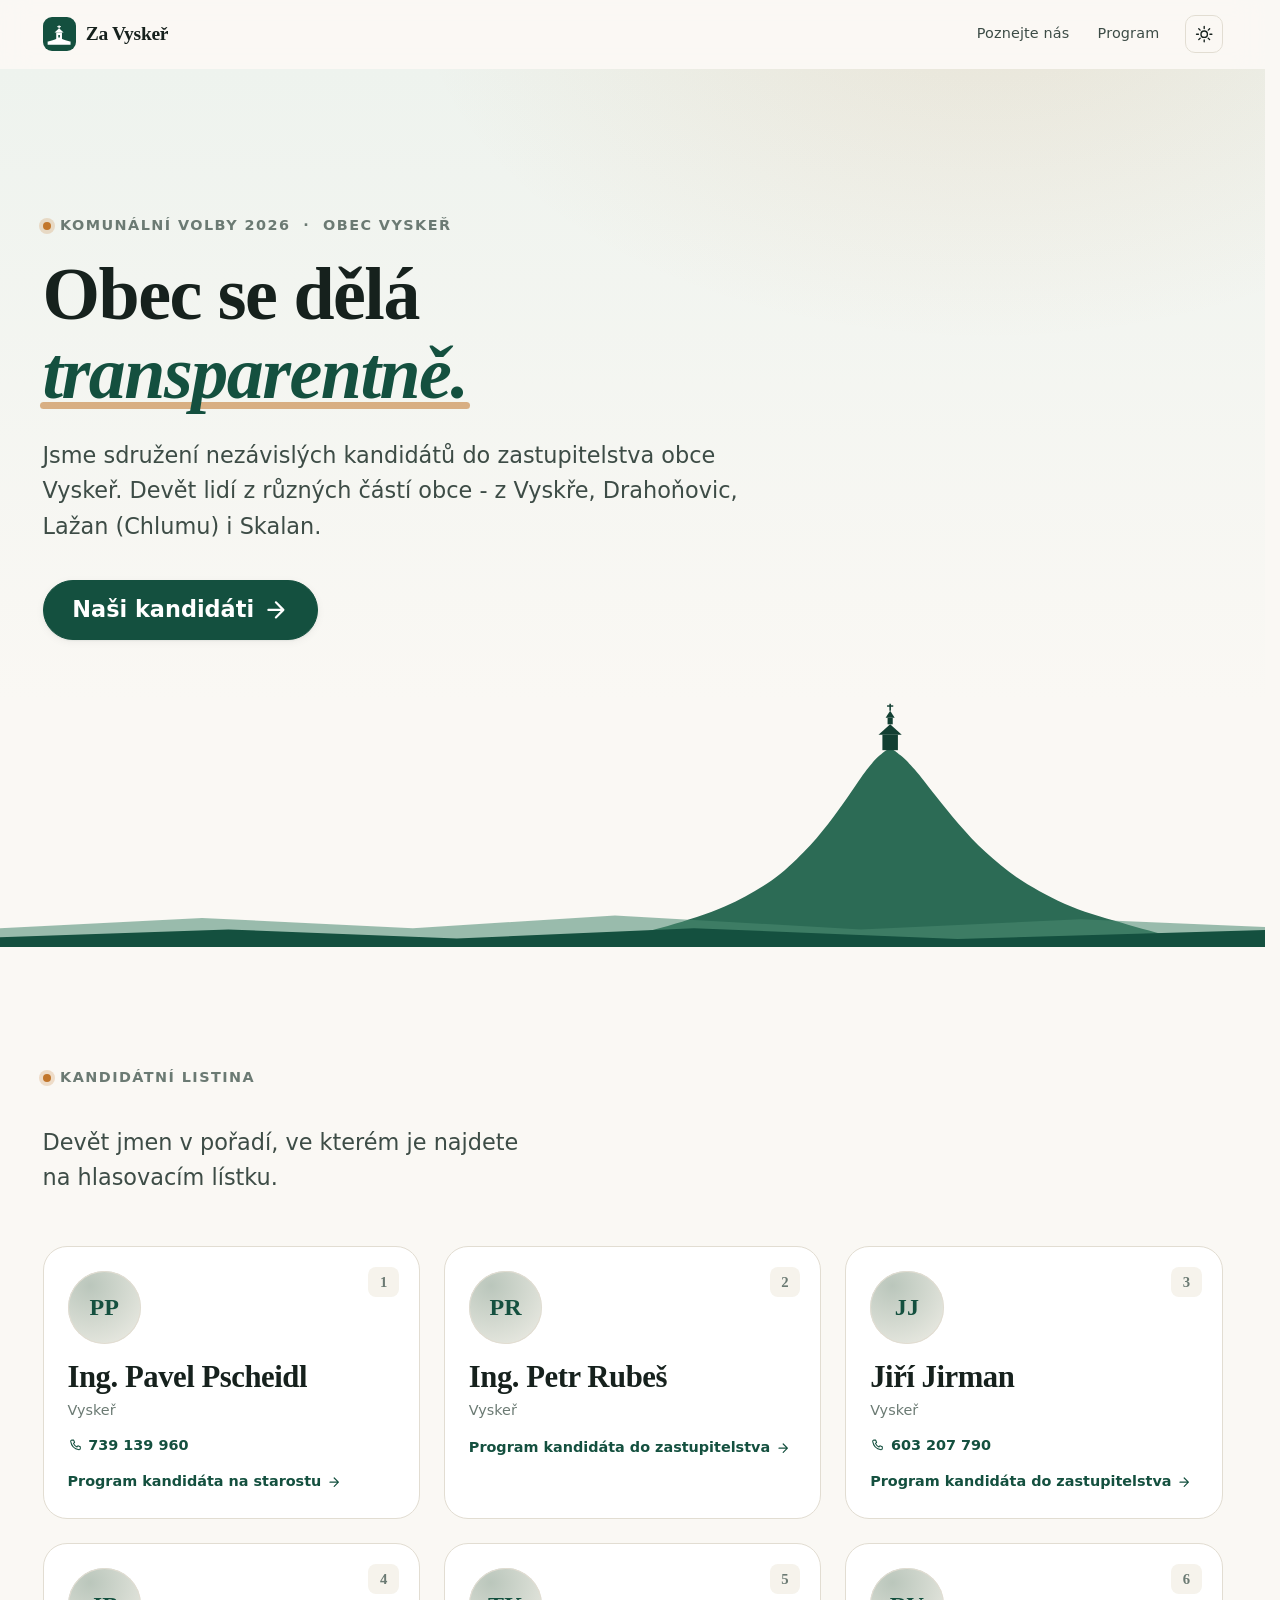
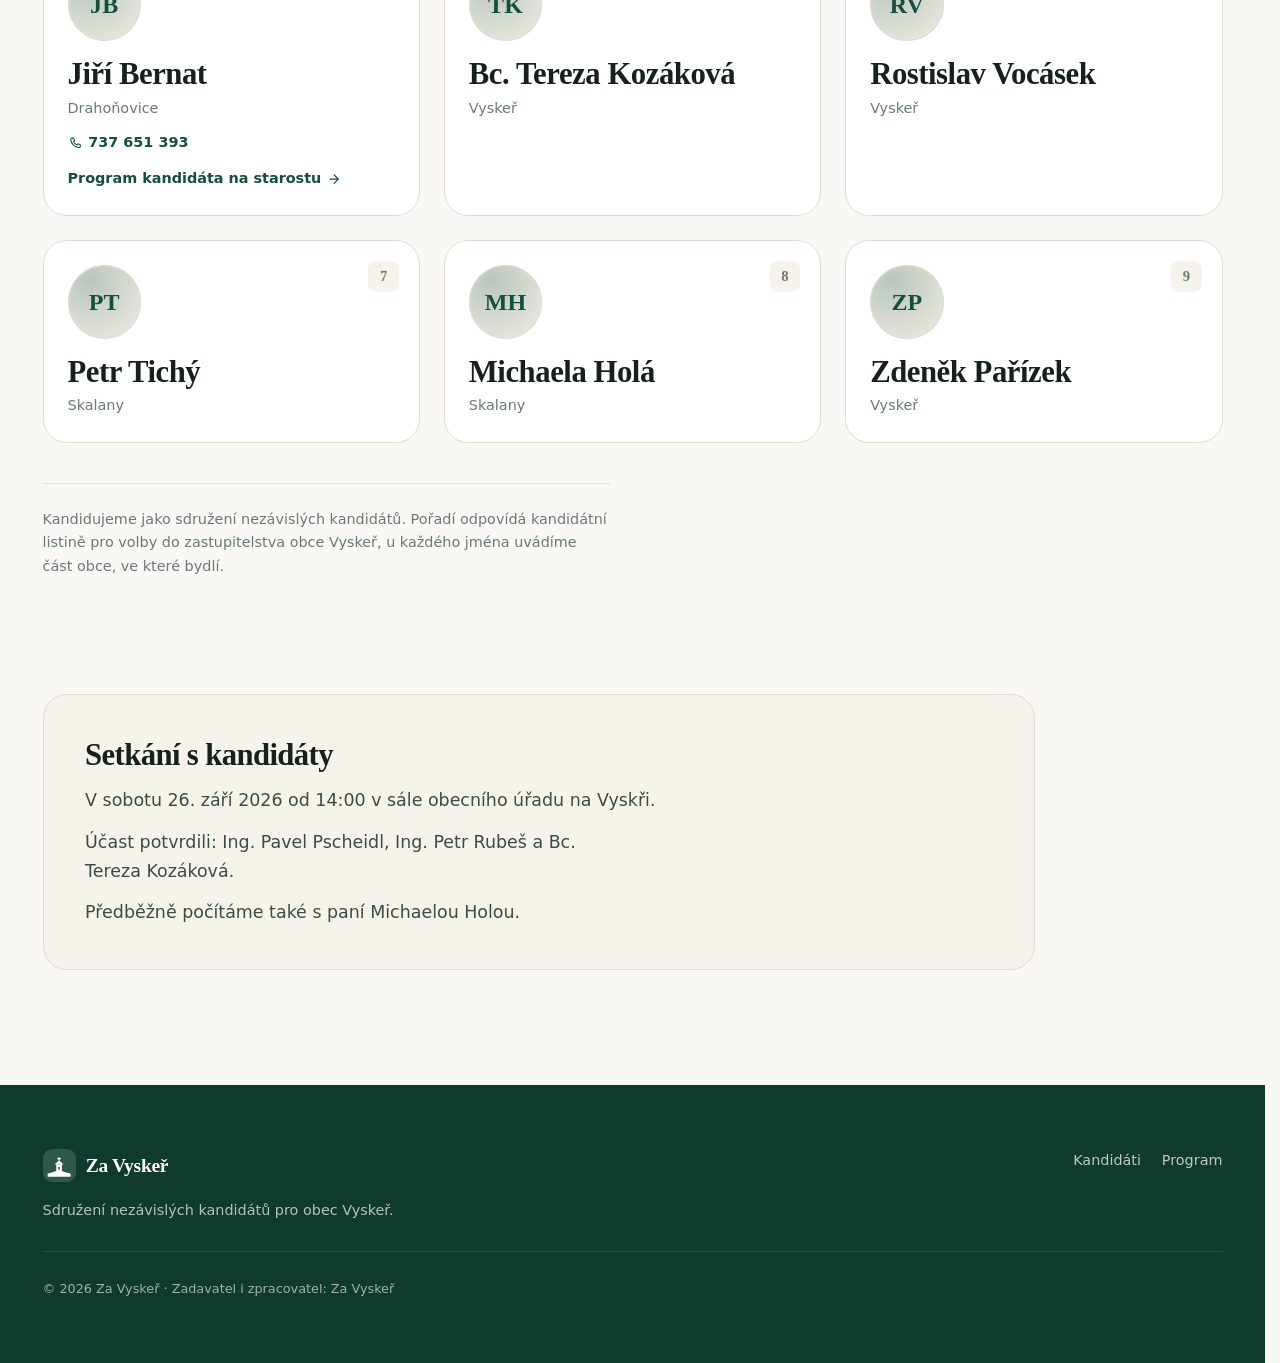
==== index.html @ 21bd9120 "feat: setkani s kandidaty - pani Michaela Hola" ====
<!DOCTYPE html>
<html lang="cs" data-theme="auto">
<head>
<meta charset="utf-8">
<meta name="viewport" content="width=device-width, initial-scale=1">
<title>Za Vyskeř - kandidáti do zastupitelstva obce</title>

<meta name="description" content="Za Vyskeř je sdružení nezávislých kandidátů do zastupitelstva obce Vyskeř. Devět lidí z různých částí obce.">
<meta name="author" content="Za Vyskeř">
<meta name="theme-color" content="#0f3a2e" media="(prefers-color-scheme: light)">
<meta name="theme-color" content="#0a1512" media="(prefers-color-scheme: dark)">
<link rel="canonical" href="https://zavysker.cz/">

<!-- Open Graph / sociální sítě -->
<meta property="og:type" content="website">
<meta property="og:locale" content="cs_CZ">
<meta property="og:site_name" content="Za Vyskeř">
<meta property="og:title" content="Za Vyskeř - kandidáti do zastupitelstva obce">
<meta property="og:description" content="Sdružení nezávislých kandidátů. Devět lidí z různých částí obce.">
<meta property="og:url" content="https://zavysker.cz/">
<meta property="og:image" content="https://zavysker.cz/assets/img/og-image.png">
<meta name="twitter:card" content="summary_large_image">

<link rel="icon" href="assets/img/favicon.svg" type="image/svg+xml">
<link rel="apple-touch-icon" href="assets/img/favicon.svg">
<link rel="stylesheet" href="assets/css/style.css">

<!-- Nastaví motiv ještě před vykreslením, aby stránka neproblikla -->
<script>
  (() => {
    const saved = localStorage.getItem('zv-theme');
    if (saved === 'light' || saved === 'dark') {
      document.documentElement.dataset.theme = saved;
    }
  })();
</script>

<script type="application/ld+json">
{
  "@context": "https://schema.org",
  "@type": "Organization",
  "name": "Za Vyskeř",
  "description": "Sdružení nezávislých kandidátů do zastupitelstva obce Vyskeř, komunální volby 2026.",
  "url": "https://zavysker.cz/",
  "areaServed": { "@type": "Place", "name": "Vyskeř, okres Semily" },
  "telephone": "+420739139960",
  "address": {
    "@type": "PostalAddress",
    "streetAddress": "Vyskeř 151",
    "addressLocality": "Vyskeř",
    "addressCountry": "CZ"
  }
}
</script>
</head>

<body>
<a class="skip-link" href="#kandidati">Přeskočit na seznam kandidátů</a>

<header class="site-header" id="top">
  <div class="shell site-header__inner">
    <a class="brand" href="#top" aria-label="Za Vyskeř - domů">
      <span class="brand__mark" aria-hidden="true">
        <svg viewBox="0 0 64 64" fill="currentColor" focusable="false">
          <path d="M4 50 C5.3 49.7, 9.3 48.8, 12 48 C14.7 47.2, 17.7 46.2, 20 45.5 C22.3 44.8, 24.0 44.0, 26 43.5 C28.0 43.0, 30.0 42.5, 32 42.5 C34.0 42.5, 36.0 43.0, 38 43.5 C40.0 44.0, 41.7 44.8, 44 45.5 C46.3 46.2, 49.3 47.2, 52 48 C54.7 48.8, 58.7 49.7, 60 50 L60 58 L4 58 Z"/>
          <path fill-rule="evenodd" d="M25 44 H39 V28 H25 Z M30 40 H34 V34 H30 Z"/>
          <path d="M21 28 L32 18 L43 28 Z"/>
          <path d="M30.4 18 H33.6 V11 H30.4 Z"/>
          <path d="M27.5 15 H36.5 V12.6 H27.5 Z"/>
        </svg>
      </span>
      <span class="brand__text">Za&nbsp;Vyskeř</span>
    </a>

    <nav class="nav" id="nav" aria-label="Hlavní navigace">
      <a href="#kandidati">Poznejte nás</a>
      <a href="program/">Program</a>
    </nav>

    <div class="header-tools">
      <button class="icon-btn" id="theme-toggle" type="button"
              aria-label="Přepnout světlý/tmavý režim">
        <svg class="icon-sun" viewBox="0 0 24 24" aria-hidden="true" focusable="false">
          <circle cx="12" cy="12" r="4.2"/>
          <path d="M12 2v2.5M12 19.5V22M2 12h2.5M19.5 12H22M4.9 4.9l1.8 1.8M17.3 17.3l1.8 1.8M19.1 4.9l-1.8 1.8M6.7 17.3l-1.8 1.8"/>
        </svg>
        <svg class="icon-moon" viewBox="0 0 24 24" aria-hidden="true" focusable="false">
          <path d="M20 14.2A8.2 8.2 0 0 1 9.8 4a8.4 8.4 0 1 0 10.2 10.2Z"/>
        </svg>
      </button>

      <button class="icon-btn nav-toggle" id="nav-toggle" type="button"
              aria-expanded="false" aria-controls="nav" aria-label="Otevřít menu">
        <span class="nav-toggle__bars" aria-hidden="true"><i></i><i></i><i></i></span>
      </button>
    </div>
  </div>
</header>

<main>

  <!-- ══════════════════ HERO ══════════════════ -->
  <section class="hero">
    <div class="hero__bg" aria-hidden="true">

      <!-- Vyskeř s kaplí sv. Anny na vrcholu. Stylizovaná silueta, kreslená
           ručně — není to obkreslená fotografie, takže je celá naše. -->
      <svg class="hero__vysker" viewBox="0 0 520 198" focusable="false">
        <path class="vysker__kopec" d="M0 198 C7.3 196.8, 29.3 193.8, 44 191 C58.7 188.2, 73.3 185.2, 88 181 C102.7 176.8, 118.7 171.8, 132 166 C145.3 160.2, 157.8 153.0, 168 146 C178.2 139.0, 185.7 131.3, 193 124 C200.3 116.7, 206.2 109.3, 212 102 C217.8 94.7, 223.0 87.0, 228 80 C233.0 73.0, 238.0 65.2, 242 60 C246.0 54.8, 249.0 51.7, 252 49 C255.0 46.3, 257.3 44.0, 260 44 C262.7 44.0, 264.8 46.3, 268 49 C271.2 51.7, 274.5 54.8, 279 60 C283.5 65.2, 289.3 73.0, 295 80 C300.7 87.0, 306.5 94.7, 313 102 C319.5 109.3, 325.8 116.7, 334 124 C342.2 131.3, 351.0 139.0, 362 146 C373.0 153.0, 386.3 160.3, 400 166 C413.7 171.7, 429.7 175.8, 444 180 C458.3 184.2, 473.3 188.0, 486 191 C498.7 194.0, 514.3 196.8, 520 198 Z"/>
        <g class="vysker__kaple">
          <path d="M254 45 h12 v-12 h-12 Z"/>              <!-- loď kaple -->
          <path d="M251 33 L260 25 L269 33 Z"/>            <!-- střecha -->
          <path d="M258 25 h4 v-5 h-4 Z"/>                 <!-- sanktusník -->
          <path d="M256.5 20 L260 14.5 L263.5 20 Z"/>      <!-- helmice věžičky -->
          <path d="M259.4 14.5 h1.2 v-5.5 h-1.2 Z"/>       <!-- kříž, svislé rameno -->
          <path d="M257.6 10.3 h4.8 v1.1 h-4.8 Z"/>        <!-- kříž, příčné rameno -->
        </g>
      </svg>

      <!-- Vzdálenější hřebeny Českého ráje před kopcem -->
      <svg class="hero__hills" viewBox="0 0 1440 60" preserveAspectRatio="none" focusable="false">
        <path class="hill hill--2" d="M0 30 L230 14 L470 30 L700 10 L980 32 L1230 16 L1440 28 L1440 60 L0 60Z"/>
        <path class="hill hill--1" d="M0 44 L260 32 L520 46 L790 30 L1090 47 L1440 33 L1440 60 L0 60Z"/>
      </svg>
    </div>

    <div class="shell hero__inner">
      <p class="eyebrow">
        <span class="eyebrow__dot" aria-hidden="true"></span>
        Komunální volby 2026 &nbsp;·&nbsp; Obec Vyskeř
      </p>

      <h1 class="hero__title">
        Obec se dělá<br>
        <em>transparentně.</em>
      </h1>

      <p class="hero__lead">
        Jsme sdružení nezávislých kandidátů do zastupitelstva obce Vyskeř.
        Devět lidí z různých částí obce - z Vyskře, Drahoňovic, Lažan (Chlumu) i Skalan.
      </p>

      <div class="hero__actions">
        <a class="btn btn--primary btn--lg" href="#kandidati">
          Naši kandidáti
          <svg viewBox="0 0 24 24" aria-hidden="true" focusable="false" class="btn__arrow">
            <path d="M5 12h13M12 5l7 7-7 7"/>
          </svg>
        </a>
      </div>
    </div>
  </section>

  <!-- ══════════════════ KANDIDÁTI ══════════════════ -->
  <section class="section" id="kandidati">
    <div class="shell">

      <header class="section__head">
        <p class="eyebrow"><span class="eyebrow__dot" aria-hidden="true"></span>Kandidátní listina</p>
        <p class="section__lead">
          Devět jmen v pořadí, ve kterém je najdete na hlasovacím lístku.
        </p>
      </header>

      <!-- ────────────────────────────────────────────────────────────────
           Kandidátní listina.

           Zveřejňujeme jméno a část obce. Datum narození, věk ani číslo popisné
           zde záměrně nejsou.

           Prázdné atributy dole čekají na doplnění:
             data-job    povolání, např. "Lesník"
             data-focus  čemu se chce věnovat, např. "Rozpočet · Krajina"
             data-quote  jedna věta vlastními slovy (bez uvozovek, doplní se samy)
             data-bio    2–4 věty do detailu

           Jakmile vyplníte data-bio, karta se sama stane rozklikávací
           a otevře detailní okno. Do té doby je to obyčejná karta.
           ──────────────────────────────────────────────────────────────── -->
      <ol class="candidates" id="candidate-grid">

        <li class="candidate"
            data-order="1" data-name="Ing. Pavel Pscheidl" data-village="Vyskeř"
            data-job="" data-focus="" data-quote="" data-bio="">
          <div class="candidate__card">
            <span class="candidate__badge">1</span>
            <span class="candidate__avatar" data-initials="PP"></span>
            <span class="candidate__body">
              <span class="candidate__name">Ing. Pavel Pscheidl</span>
              <span class="candidate__meta">Vyskeř</span>
              <a class="candidate__phone" href="tel:+420739139960">
                <svg viewBox="0 0 24 24" aria-hidden="true" focusable="false"><path d="M6.5 3.5h3l1.5 4-2 1.5a12 12 0 0 0 6 6l1.5-2 4 1.5v3a2 2 0 0 1-2.2 2A16.5 16.5 0 0 1 4.5 5.7 2 2 0 0 1 6.5 3.5Z"/></svg>
                739 139 960
              </a>
              <a class="candidate__program" href="program/">
                Program kandidáta na starostu
                <svg viewBox="0 0 24 24" aria-hidden="true" focusable="false"><path d="M5 12h13M12 5l7 7-7 7"/></svg>
              </a>
            </span>
          </div>
        </li>

        <li class="candidate"
            data-order="2" data-name="Ing. Petr Rubeš" data-village="Vyskeř"
            data-job="" data-focus="" data-quote="" data-bio="">
          <div class="candidate__card">
            <span class="candidate__badge">2</span>
            <span class="candidate__avatar" data-initials="PR"></span>
            <span class="candidate__body">
              <span class="candidate__name">Ing. Petr Rubeš</span>
              <span class="candidate__meta">Vyskeř</span>
              <a class="candidate__program" href="program/petr-rubes/">
                Program kandidáta do zastupitelstva
                <svg viewBox="0 0 24 24" aria-hidden="true" focusable="false"><path d="M5 12h13M12 5l7 7-7 7"/></svg>
              </a>
            </span>
          </div>
        </li>

        <li class="candidate"
            data-order="3" data-name="Jiří Jirman" data-village="Vyskeř"
            data-job="" data-focus="" data-quote="" data-bio="">
          <div class="candidate__card">
            <span class="candidate__badge">3</span>
            <span class="candidate__avatar" data-initials="JJ"></span>
            <span class="candidate__body">
              <span class="candidate__name">Jiří Jirman</span>
              <span class="candidate__meta">Vyskeř</span>
              <a class="candidate__phone" href="tel:+420603207790">
                <svg viewBox="0 0 24 24" aria-hidden="true" focusable="false"><path d="M6.5 3.5h3l1.5 4-2 1.5a12 12 0 0 0 6 6l1.5-2 4 1.5v3a2 2 0 0 1-2.2 2A16.5 16.5 0 0 1 4.5 5.7 2 2 0 0 1 6.5 3.5Z"/></svg>
                603 207 790
              </a>
              <a class="candidate__program" href="program/jiri-jirman/">
                Program kandidáta do zastupitelstva
                <svg viewBox="0 0 24 24" aria-hidden="true" focusable="false"><path d="M5 12h13M12 5l7 7-7 7"/></svg>
              </a>
            </span>
          </div>
        </li>

        <li class="candidate"
            data-order="4" data-name="Jiří Bernat" data-village="Drahoňovice"
            data-job="" data-focus="" data-quote="" data-bio="">
          <div class="candidate__card">
            <span class="candidate__badge">4</span>
            <span class="candidate__avatar" data-initials="JB"></span>
            <span class="candidate__body">
              <span class="candidate__name">Jiří Bernat</span>
              <span class="candidate__meta">Drahoňovice</span>
              <a class="candidate__phone" href="tel:+420737651393">
                <svg viewBox="0 0 24 24" aria-hidden="true" focusable="false"><path d="M6.5 3.5h3l1.5 4-2 1.5a12 12 0 0 0 6 6l1.5-2 4 1.5v3a2 2 0 0 1-2.2 2A16.5 16.5 0 0 1 4.5 5.7 2 2 0 0 1 6.5 3.5Z"/></svg>
                737 651 393
              </a>
              <a class="candidate__program" href="program/jiri-bernat/">
                Program kandidáta na starostu
                <svg viewBox="0 0 24 24" aria-hidden="true" focusable="false"><path d="M5 12h13M12 5l7 7-7 7"/></svg>
              </a>
            </span>
          </div>
        </li>

        <li class="candidate"
            data-order="5" data-name="Bc. Tereza Kozáková" data-village="Vyskeř"
            data-job="" data-focus="" data-quote="" data-bio="">
          <div class="candidate__card">
            <span class="candidate__badge">5</span>
            <span class="candidate__avatar" data-initials="TK"></span>
            <span class="candidate__body">
              <span class="candidate__name">Bc. Tereza Kozáková</span>
              <span class="candidate__meta">Vyskeř</span>
            </span>
          </div>
        </li>

        <li class="candidate"
            data-order="6" data-name="Rostislav Vocásek" data-village="Vyskeř"
            data-job="" data-focus="" data-quote="" data-bio="">
          <div class="candidate__card">
            <span class="candidate__badge">6</span>
            <span class="candidate__avatar" data-initials="RV"></span>
            <span class="candidate__body">
              <span class="candidate__name">Rostislav Vocásek</span>
              <span class="candidate__meta">Vyskeř</span>
            </span>
          </div>
        </li>

        <li class="candidate"
            data-order="7" data-name="Petr Tichý" data-village="Skalany"
            data-job="" data-focus="" data-quote="" data-bio="">
          <div class="candidate__card">
            <span class="candidate__badge">7</span>
            <span class="candidate__avatar" data-initials="PT"></span>
            <span class="candidate__body">
              <span class="candidate__name">Petr Tichý</span>
              <span class="candidate__meta">Skalany</span>
            </span>
          </div>
        </li>

        <li class="candidate"
            data-order="8" data-name="Michaela Holá" data-village="Skalany"
            data-job="" data-focus="" data-quote="" data-bio="">
          <div class="candidate__card">
            <span class="candidate__badge">8</span>
            <span class="candidate__avatar" data-initials="MH"></span>
            <span class="candidate__body">
              <span class="candidate__name">Michaela Holá</span>
              <span class="candidate__meta">Skalany</span>
            </span>
          </div>
        </li>

        <li class="candidate"
            data-order="9" data-name="Zdeněk Pařízek" data-village="Vyskeř"
            data-job="" data-focus="" data-quote="" data-bio="">
          <div class="candidate__card">
            <span class="candidate__badge">9</span>
            <span class="candidate__avatar" data-initials="ZP"></span>
            <span class="candidate__body">
              <span class="candidate__name">Zdeněk Pařízek</span>
              <span class="candidate__meta">Vyskeř</span>
            </span>
          </div>
        </li>

      </ol>

      <p class="note">
        Kandidujeme jako sdružení nezávislých kandidátů. Pořadí odpovídá kandidátní
        listině pro volby do zastupitelstva obce Vyskeř, u každého jména uvádíme část
        obce, ve které bydlí.
      </p>

    </div>
  </section>

  <!-- ══════════════════ SETKÁNÍ S KANDIDÁTY ══════════════════ -->
  <section class="section" id="setkani" style="padding-top: 0">
    <div class="shell">
      <div class="closing">
        <h2 class="closing__title">Setkání s kandidáty</h2>
        <p>
          V sobotu 26. září 2026 od 14:00 v sále obecního úřadu na Vyskři.
        </p>
        <p>
          Účast potvrdili: Ing. Pavel Pscheidl, Ing. Petr Rubeš a Bc. Tereza Kozáková.
        </p>
        <p>
          Předběžně počítáme také s paní Michaelou Holou.
        </p>
      </div>
    </div>
  </section>

</main>

<footer class="site-footer">
  <div class="shell site-footer__inner">
    <div>
      <a class="brand brand--footer" href="#top">
        <span class="brand__mark" aria-hidden="true">
          <svg viewBox="0 0 64 64" fill="currentColor" focusable="false">
            <path d="M4 50 C5.3 49.7, 9.3 48.8, 12 48 C14.7 47.2, 17.7 46.2, 20 45.5 C22.3 44.8, 24.0 44.0, 26 43.5 C28.0 43.0, 30.0 42.5, 32 42.5 C34.0 42.5, 36.0 43.0, 38 43.5 C40.0 44.0, 41.7 44.8, 44 45.5 C46.3 46.2, 49.3 47.2, 52 48 C54.7 48.8, 58.7 49.7, 60 50 L60 58 L4 58 Z"/>
            <path fill-rule="evenodd" d="M25 44 H39 V28 H25 Z M30 40 H34 V34 H30 Z"/>
            <path d="M21 28 L32 18 L43 28 Z"/>
            <path d="M30.4 18 H33.6 V11 H30.4 Z"/>
            <path d="M27.5 15 H36.5 V12.6 H27.5 Z"/>
          </svg>
        </span>
        <span class="brand__text">Za&nbsp;Vyskeř</span>
      </a>
      <p class="site-footer__note">Sdružení nezávislých kandidátů pro obec Vyskeř.</p>
    </div>

    <nav class="site-footer__nav" aria-label="Patička">
      <a href="#kandidati">Kandidáti</a>
      <a href="program/">Program</a>
    </nav>

    <p class="site-footer__legal">
      © <span id="year">2026</span> Za Vyskeř · Zadavatel i zpracovatel: Za Vyskeř
    </p>
  </div>
</footer>

<!-- Detail kandidáta -->
<dialog class="modal" id="candidate-modal" aria-labelledby="modal-name">
  <button class="modal__close" type="button" data-close aria-label="Zavřít detail">
    <svg viewBox="0 0 24 24" aria-hidden="true" focusable="false"><path d="M6 6l12 12M18 6 6 18"/></svg>
  </button>
  <div class="modal__head">
    <span class="modal__avatar" id="modal-avatar"></span>
    <div>
      <p class="modal__order" id="modal-order"></p>
      <h3 class="modal__name" id="modal-name"></h3>
    </div>
  </div>
  <blockquote class="modal__quote" id="modal-quote"></blockquote>
  <p class="modal__bio" id="modal-bio"></p>
  <!-- Řádky bez vyplněné hodnoty JavaScript skryje -->
  <dl class="modal__facts">
    <div><dt>Povolání</dt><dd id="modal-job"></dd></div>
    <div><dt>Část obce</dt><dd id="modal-village"></dd></div>
    <div class="modal__facts-wide"><dt>Věnuje se</dt><dd id="modal-focus"></dd></div>
  </dl>
</dialog>

<script src="assets/js/main.js" defer></script>
</body>
</html>
---- assets/css/style.css ----
/* ==========================================================================
   Za Vyskeř — design system
   Bez závislostí, bez build kroku. Vše laděno tokeny níže.
   ========================================================================== */

/* --------------------------------------------------------------------------
   1. Tokeny
   -------------------------------------------------------------------------- */
:root {
  /* Barvy — světlý režim je výchozí a definuje kompletní paletu */
  --bg:            #faf8f4;
  --bg-alt:        #f2eee6;
  --surface:       #ffffff;
  --surface-2:     #f6f3ec;
  --ink:           #16211d;
  --ink-soft:      #3d4c46;
  --muted:         #6b7a73;
  --line:          #e2ddd2;

  --brand:         #14503f;
  --brand-strong:  #0e3b2e;
  --brand-soft:    #e6f0eb;
  --brand-ink:     #ffffff;

  --accent:        #c2762b;
  --accent-soft:   #fbf0e2;

  --hill-1:        #14503f;
  --hill-2:        #2c6b55;
  --hill-3:        #4b8a72;
  --kaple:         #123f32;
  --sky-a:         #eef3ee;
  --sky-b:         #faf8f4;

  --shadow-sm: 0 1px 2px rgb(20 40 33 / .06), 0 2px 8px rgb(20 40 33 / .05);
  --shadow-md: 0 2px 6px rgb(20 40 33 / .07), 0 12px 30px -8px rgb(20 40 33 / .14);
  --shadow-lg: 0 4px 12px rgb(20 40 33 / .09), 0 30px 60px -18px rgb(20 40 33 / .26);

  /* Typografie */
  --font-sans: ui-sans-serif, system-ui, -apple-system, "Segoe UI", Roboto,
               "Helvetica Neue", Arial, "Noto Sans", sans-serif;
  --font-display: "Iowan Old Style", "Palatino Linotype", "Source Serif 4",
                  "Georgia", "Times New Roman", serif;

  --step--1: clamp(.82rem, .79rem + .14vw, .9rem);
  --step-0:  clamp(1rem, .96rem + .2vw, 1.09rem);
  --step-1:  clamp(1.18rem, 1.1rem + .38vw, 1.4rem);
  --step-2:  clamp(1.45rem, 1.28rem + .8vw, 2rem);
  --step-3:  clamp(1.9rem, 1.55rem + 1.7vw, 3rem);
  --step-4:  clamp(2.6rem, 1.9rem + 3.4vw, 5rem);

  /* Rozměry */
  --shell: 1180px;
  --gutter: clamp(1.15rem, 4vw, 2.5rem);
  --r-sm: 10px;
  --r-md: 16px;
  --r-lg: 24px;
  --r-xl: 32px;
  --header-h: 68px;

  --ease: cubic-bezier(.2, .7, .3, 1);
  color-scheme: light;
}

/* Tmavý režim — pouze přepis tokenů */
@media (prefers-color-scheme: dark) {
  :root:not([data-theme="light"]) {
    --bg:           #0a1310;
    --bg-alt:       #0e1a16;
    --surface:      #12201b;
    --surface-2:    #172a23;
    --ink:          #e9f1ec;
    --ink-soft:     #c2d1ca;
    --muted:        #8ba398;
    --line:         #22362e;

    --brand:        #56d6a4;
    --brand-strong: #7ce3ba;
    --brand-soft:   #143027;
    --brand-ink:    #06211a;

    --accent:       #e9a459;
    --accent-soft:  #2a1f11;

    --hill-1:       #0f3529;
    --hill-2:       #144135;
    --hill-3:       #1b5243;
    --kaple:        #7fb79e;
    --sky-a:        #0d1c17;
    --sky-b:        #0a1310;

    --shadow-sm: 0 1px 2px rgb(0 0 0 / .4);
    --shadow-md: 0 2px 6px rgb(0 0 0 / .45), 0 14px 34px -10px rgb(0 0 0 / .6);
    --shadow-lg: 0 4px 12px rgb(0 0 0 / .5), 0 34px 64px -20px rgb(0 0 0 / .75);
    color-scheme: dark;
  }
}

:root[data-theme="dark"] {
  --bg:           #0a1310;
  --bg-alt:       #0e1a16;
  --surface:      #12201b;
  --surface-2:    #172a23;
  --ink:          #e9f1ec;
  --ink-soft:     #c2d1ca;
  --muted:        #8ba398;
  --line:         #22362e;

  --brand:        #56d6a4;
  --brand-strong: #7ce3ba;
  --brand-soft:   #143027;
  --brand-ink:    #06211a;

  --accent:       #e9a459;
  --accent-soft:  #2a1f11;

  --hill-1:       #0f3529;
  --hill-2:       #144135;
  --hill-3:       #1b5243;
  --kaple:        #7fb79e;
  --sky-a:        #0d1c17;
  --sky-b:        #0a1310;

  --shadow-sm: 0 1px 2px rgb(0 0 0 / .4);
  --shadow-md: 0 2px 6px rgb(0 0 0 / .45), 0 14px 34px -10px rgb(0 0 0 / .6);
  --shadow-lg: 0 4px 12px rgb(0 0 0 / .5), 0 34px 64px -20px rgb(0 0 0 / .75);
  color-scheme: dark;
}

/* --------------------------------------------------------------------------
   2. Základ
   -------------------------------------------------------------------------- */
*, *::before, *::after { box-sizing: border-box; }

html {
  -webkit-text-size-adjust: 100%;
  scroll-behavior: smooth;
  scroll-padding-top: calc(var(--header-h) + 1.5rem);
  /* Drží šířku i po zamčení scrollu při otevřeném dialogu */
  scrollbar-gutter: stable;
}

body {
  margin: 0;
  background: var(--bg);
  color: var(--ink);
  font-family: var(--font-sans);
  font-size: var(--step-0);
  line-height: 1.65;
  -webkit-font-smoothing: antialiased;
  text-rendering: optimizeLegibility;
}

h1, h2, h3 {
  font-family: var(--font-display);
  font-weight: 600;
  line-height: 1.06;
  letter-spacing: -.02em;
  margin: 0;
  text-wrap: balance;
}

p { margin: 0; text-wrap: pretty; }
img, svg { display: block; max-width: 100%; }
button { font: inherit; color: inherit; }

a { color: var(--brand); text-underline-offset: .18em; text-decoration-thickness: 1px; }
a:hover { color: var(--accent); }

:focus-visible {
  outline: 2.5px solid var(--accent);
  outline-offset: 3px;
  border-radius: 4px;
}

::selection { background: var(--brand); color: var(--brand-ink); }

.shell {
  width: min(100% - (var(--gutter) * 2), var(--shell));
  margin-inline: auto;
}

.skip-link {
  position: absolute;
  left: 50%;
  top: .6rem;
  translate: -50% -180%;
  z-index: 200;
  background: var(--brand);
  color: var(--brand-ink);
  padding: .7rem 1.2rem;
  border-radius: 999px;
  font-weight: 600;
  text-decoration: none;
  transition: translate .2s var(--ease);
}
.skip-link:focus-visible { translate: -50% 0; color: var(--brand-ink); }

/* --------------------------------------------------------------------------
   3. Opakované prvky
   -------------------------------------------------------------------------- */
.eyebrow {
  display: inline-flex;
  align-items: center;
  gap: .6rem;
  font-size: var(--step--1);
  font-weight: 600;
  letter-spacing: .1em;
  text-transform: uppercase;
  color: var(--muted);
  margin-bottom: 1.1rem;
}
.eyebrow__dot {
  width: .5rem;
  height: .5rem;
  border-radius: 50%;
  background: var(--accent);
  box-shadow: 0 0 0 4px color-mix(in oklab, var(--accent) 22%, transparent);
}

.btn {
  --btn-bg: transparent;
  --btn-fg: var(--ink);
  --btn-bd: var(--line);
  display: inline-flex;
  align-items: center;
  justify-content: center;
  gap: .55rem;
  padding: .72rem 1.3rem;
  border: 1px solid var(--btn-bd);
  border-radius: 999px;
  background: var(--btn-bg);
  color: var(--btn-fg);
  font-weight: 600;
  font-size: var(--step-0);
  line-height: 1.2;
  text-decoration: none;
  cursor: pointer;
  transition: transform .2s var(--ease), box-shadow .25s var(--ease),
              background-color .2s var(--ease), border-color .2s var(--ease), color .2s var(--ease);
}
.btn:hover { transform: translateY(-2px); }
.btn:active { transform: translateY(0); }

.btn--primary {
  --btn-bg: var(--brand);
  --btn-fg: var(--brand-ink);
  --btn-bd: var(--brand);
  box-shadow: var(--shadow-sm);
}
.btn--primary:hover {
  --btn-bg: var(--brand-strong);
  --btn-bd: var(--brand-strong);
  --btn-fg: var(--brand-ink);
  box-shadow: var(--shadow-md);
}

.btn--ghost { --btn-bg: transparent; }
.btn--ghost:hover { --btn-bd: var(--brand); color: var(--brand); }

.btn--lg { padding: .95rem 1.8rem; font-size: var(--step-1); }

.btn__arrow { width: 1.15em; height: 1.15em; stroke: currentColor; stroke-width: 2; fill: none; stroke-linecap: round; stroke-linejoin: round; transition: translate .25s var(--ease); }
.btn:hover .btn__arrow { translate: .2em 0; }

.tag {
  display: inline-block;
  padding: .22rem .62rem;
  border-radius: 999px;
  background: var(--brand-soft);
  color: color-mix(in oklab, var(--brand) 85%, var(--ink));
  font-size: .74rem;
  font-weight: 600;
  letter-spacing: .01em;
  line-height: 1.5;
}

.section { padding-block: clamp(4rem, 9vw, 8rem); }

.section__head { max-width: 46ch; margin-bottom: clamp(2rem, 4vw, 3.2rem); }
.section__title { font-size: var(--step-3); }
.section__lead {
  margin-top: 1.1rem;
  color: var(--ink-soft);
  font-size: var(--step-1);
  line-height: 1.55;
  max-width: 54ch;
}

.note {
  margin-top: 2.5rem;
  padding-top: 1.5rem;
  border-top: 1px solid var(--line);
  color: var(--muted);
  font-size: var(--step--1);
  max-width: 62ch;
}

/* --------------------------------------------------------------------------
   4. Hlavička
   -------------------------------------------------------------------------- */
.site-header {
  position: sticky;
  top: 0;
  z-index: 100;
  background: color-mix(in oklab, var(--bg) 82%, transparent);
  backdrop-filter: blur(14px) saturate(1.4);
  -webkit-backdrop-filter: blur(14px) saturate(1.4);
  border-bottom: 1px solid transparent;
  transition: border-color .25s var(--ease), background-color .25s var(--ease);
}
.site-header.is-stuck {
  border-bottom-color: var(--line);
  background: color-mix(in oklab, var(--bg) 92%, transparent);
}

.site-header__inner {
  min-height: var(--header-h);
  display: flex;
  align-items: center;
  gap: 1rem;
}

.brand {
  display: inline-flex;
  align-items: center;
  gap: .6rem;
  color: var(--ink);
  text-decoration: none;
  font-family: var(--font-display);
  font-size: 1.22rem;
  font-weight: 600;
  letter-spacing: -.015em;
  margin-right: auto;
}
.brand:hover { color: var(--ink); }
.brand__mark {
  width: 2.1rem;
  height: 2.1rem;
  display: grid;
  place-items: center;
  border-radius: 9px;
  background: var(--brand);
  color: var(--brand-ink);
}
.brand__mark svg { width: 78%; }

.nav {
  display: flex;
  align-items: center;
  gap: clamp(1rem, 2.2vw, 2rem);
}
.nav > a {
  color: var(--ink-soft);
  text-decoration: none;
  font-weight: 500;
  font-size: var(--step--1);
  letter-spacing: .01em;
  position: relative;
  padding-block: .35rem;
}
.nav > a::after {
  content: "";
  position: absolute;
  left: 0; right: 100%; bottom: 0;
  height: 1.5px;
  background: var(--accent);
  transition: right .25s var(--ease);
}
.nav > a:hover { color: var(--ink); }
.nav > a:hover::after { right: 0; }

.header-tools { display: flex; align-items: center; gap: .4rem; margin-left: .6rem; }

.icon-btn {
  width: 2.35rem;
  height: 2.35rem;
  display: grid;
  place-items: center;
  border: 1px solid var(--line);
  border-radius: 10px;
  background: transparent;
  cursor: pointer;
  transition: background-color .2s var(--ease), border-color .2s var(--ease);
}
.icon-btn:hover { background: var(--surface-2); border-color: var(--brand); }
.icon-btn svg {
  width: 1.15rem; height: 1.15rem;
  fill: none; stroke: currentColor; stroke-width: 1.8;
  stroke-linecap: round; stroke-linejoin: round;
}

.icon-moon { display: none; }
:root[data-theme="dark"] .icon-sun { display: none; }
:root[data-theme="dark"] .icon-moon { display: block; }
@media (prefers-color-scheme: dark) {
  :root:not([data-theme="light"]) .icon-sun { display: none; }
  :root:not([data-theme="light"]) .icon-moon { display: block; }
}

.nav-toggle { display: none; }
.nav-toggle__bars { display: grid; gap: 4px; width: 1.1rem; }
.nav-toggle__bars i {
  height: 1.8px;
  background: currentColor;
  border-radius: 2px;
  transition: transform .25s var(--ease), opacity .2s var(--ease);
}
.nav-toggle[aria-expanded="true"] .nav-toggle__bars i:nth-child(1) { transform: translateY(5.8px) rotate(45deg); }
.nav-toggle[aria-expanded="true"] .nav-toggle__bars i:nth-child(2) { opacity: 0; }
.nav-toggle[aria-expanded="true"] .nav-toggle__bars i:nth-child(3) { transform: translateY(-5.8px) rotate(-45deg); }

@media (max-width: 760px) {
  .nav-toggle { display: grid; }
  .nav {
    position: fixed;
    inset: var(--header-h) 0 auto 0;
    flex-direction: column;
    align-items: stretch;
    gap: 0;
    padding: 1rem var(--gutter) 1.6rem;
    background: var(--surface);
    border-bottom: 1px solid var(--line);
    box-shadow: var(--shadow-md);
    clip-path: inset(0 0 100% 0);
    opacity: 0;
    pointer-events: none;
    transition: clip-path .35s var(--ease), opacity .25s var(--ease);
  }
  .nav.is-open { clip-path: inset(0 0 0 0); opacity: 1; pointer-events: auto; }
  .nav > a { padding: .95rem 0; border-bottom: 1px solid var(--line); font-size: var(--step-1); }
}

/* --------------------------------------------------------------------------
   5. Hero
   -------------------------------------------------------------------------- */
.hero {
  position: relative;
  isolation: isolate;
  /* Spodní odsazení musí být vyšší než silueta Vyskeře níž, jinak by text
     a tlačítka skončily na tmavé zeleni a ztratily kontrast. */
  padding-block: clamp(4rem, 11vw, 9rem) clamp(9rem, 24vw, 20rem);
  overflow: hidden;
}

.hero__bg {
  position: absolute;
  inset: 0;
  z-index: -1;
  background:
    radial-gradient(80ch 50ch at 78% -10%, color-mix(in oklab, var(--accent) 12%, transparent), transparent 65%),
    linear-gradient(180deg, var(--sky-a), var(--sky-b) 72%);
}
/* Vyskeř s kaplí. Výška je vždy menší než spodní odsazení hero sekce
   (viz .hero výše), takže silueta nikdy nevleze pod text. */
.hero__vysker {
  position: absolute;
  right: clamp(-1rem, 3vw, 6rem);
  bottom: -1px;
  height: clamp(110px, 20vw, 290px);
  width: auto;
}
.vysker__kopec { fill: var(--hill-2); }
.vysker__kaple { fill: var(--kaple); }

/* Bližší hřebeny — překrývají patu kopce, aby vznikla hloubka */
.hero__hills {
  position: absolute;
  inset: auto 0 -1px 0;
  width: 100%;
  height: clamp(26px, 3vw, 46px);
}
.hill--1 { fill: var(--hill-1); }
.hill--2 { fill: var(--hill-3); opacity: .55; }

.hero__inner { position: relative; }

.hero__title {
  font-size: var(--step-4);
  max-width: 14ch;
  margin-bottom: 1.6rem;
}
.hero__title em {
  font-style: italic;
  color: var(--brand);
  position: relative;
}
.hero__title em::after {
  content: "";
  position: absolute;
  left: -.04em; right: -.04em; bottom: .06em;
  height: .1em;
  background: color-mix(in oklab, var(--accent) 55%, transparent);
  border-radius: 999px;
  z-index: -1;
}

.hero__lead {
  font-size: var(--step-1);
  color: var(--ink-soft);
  max-width: 52ch;
  line-height: 1.6;
}

.hero__actions {
  display: flex;
  flex-wrap: wrap;
  gap: .8rem;
  margin-top: 2.2rem;
}

/* --------------------------------------------------------------------------
   6. Karty kandidátů
   -------------------------------------------------------------------------- */
.candidates {
  list-style: none;
  margin: 0;
  padding: 0;
  display: grid;
  grid-template-columns: repeat(auto-fill, minmax(min(100%, 290px), 1fr));
  gap: clamp(1rem, 2vw, 1.5rem);
}

.candidate { display: flex; }

.candidate__card {
  position: relative;
  isolation: isolate;
  flex: 1;
  display: flex;
  flex-direction: column;
  align-items: flex-start;
  gap: 1rem;
  width: 100%;
  padding: 1.5rem;
  border: 1px solid var(--line);
  border-radius: var(--r-lg);
  background: var(--surface);
  text-align: left;
  overflow: hidden;
  transition: transform .3s var(--ease), box-shadow .3s var(--ease), border-color .3s var(--ease);
}
.candidate__card::before {
  content: "";
  position: absolute;
  inset: 0;
  z-index: -1;
  background: linear-gradient(155deg, color-mix(in oklab, var(--brand) 8%, transparent), transparent 55%);
  opacity: 0;
  transition: opacity .35s var(--ease);
}

/* Zvednutí a podbarvení jen u karet, které se dají otevřít
   (tlačítko „Více“ doplňuje JS těm, které mají vyplněné data-bio). */
.candidate:has(.candidate__more) .candidate__card:hover {
  transform: translateY(-5px);
  box-shadow: var(--shadow-md);
  border-color: color-mix(in oklab, var(--brand) 45%, var(--line));
}
.candidate:has(.candidate__more) .candidate__card:hover::before { opacity: 1; }
.candidate:has(.candidate__more:focus-visible) .candidate__card {
  border-color: color-mix(in oklab, var(--brand) 45%, var(--line));
}

.candidate__badge {
  position: absolute;
  top: 1.25rem;
  right: 1.25rem;
  min-width: 1.9rem;
  height: 1.9rem;
  display: grid;
  place-items: center;
  border-radius: 8px;
  background: var(--surface-2);
  color: var(--muted);
  font-family: var(--font-display);
  font-size: .92rem;
  font-weight: 600;
  font-variant-numeric: tabular-nums;
  transition: background-color .25s var(--ease), color .25s var(--ease);
}
.candidate:has(.candidate__more) .candidate__card:hover .candidate__badge {
  background: var(--accent);
  color: #fff;
}

.candidate__avatar {
  position: relative;
  width: 4.6rem;
  height: 4.6rem;
  flex: none;
  display: grid;
  place-items: center;
  border-radius: 50%;
  background:
    radial-gradient(120% 120% at 30% 20%,
      color-mix(in oklab, var(--brand) 26%, var(--surface-2)),
      var(--surface-2));
  color: var(--brand);
  font-family: var(--font-display);
  font-size: 1.5rem;
  font-weight: 600;
  letter-spacing: .01em;
  overflow: hidden;
  box-shadow: inset 0 0 0 1px var(--line);
}
.candidate__avatar::after {
  content: attr(data-initials);
  line-height: 1;
}
/* Až doplníte fotky: <span class="candidate__avatar"><img src="..." alt=""></span> */
.candidate__avatar img {
  position: absolute;
  inset: 0;
  width: 100%;
  height: 100%;
  object-fit: cover;
}

.candidate__body { display: flex; flex-direction: column; gap: .3rem; }

.candidate__name {
  font-family: var(--font-display);
  font-size: var(--step-2);
  font-weight: 600;
  line-height: 1.12;
  letter-spacing: -.015em;
  color: var(--ink);
}
.candidate__meta { color: var(--muted); font-size: var(--step--1); }

/* Telefon u kandidáta — uvádíme ho jen u těch, kdo o to stojí */
.candidate__phone {
  display: inline-flex;
  align-items: center;
  gap: .4rem;
  align-self: start;
  margin-top: .35rem;
  color: var(--brand);
  font-size: var(--step--1);
  font-weight: 600;
  text-decoration: none;
  white-space: nowrap;
  /* Nad klikatelnou plochou tlačítka „Více o kandidátovi“, ať zůstane volatelný */
  position: relative;
  z-index: 1;
}
.candidate__phone:hover { text-decoration: underline; }
.candidate__phone svg {
  width: 1em; height: 1em;
  flex: none;
  fill: none; stroke: currentColor; stroke-width: 1.8;
  stroke-linecap: round; stroke-linejoin: round;
}
.candidate__quote {
  margin-top: .6rem;
  font-family: var(--font-display);
  font-size: 1.05rem;
  font-style: italic;
  line-height: 1.45;
  color: var(--ink-soft);
}
.candidate__tags { display: flex; flex-wrap: wrap; gap: .35rem; margin-top: .8rem; }

/* Tlačítko „Více o kandidátovi“ — doplňuje ho JS jen kartám s životopisem.
   Pseudoprvek roztažený přes celou kartu dělá klikatelnou celou plochu,
   ale přístupné jméno i fokus zůstávají na skutečném <button>. */
.candidate__more {
  display: inline-flex;
  align-items: center;
  gap: .35rem;
  margin-top: auto;
  padding: .4rem 0 0;
  border: 0;
  background: none;
  color: var(--brand);
  font-size: var(--step--1);
  font-weight: 600;
  text-align: left;
  cursor: pointer;
}
.candidate__more::after { content: ""; position: absolute; inset: 0; }
.candidate__more svg {
  width: 1em; height: 1em;
  fill: none; stroke: currentColor; stroke-width: 2.2;
  stroke-linecap: round; stroke-linejoin: round;
  transition: translate .25s var(--ease);
}
.candidate__card:hover .candidate__more svg { translate: .25em 0; }

/* --------------------------------------------------------------------------
   7. Patička
   -------------------------------------------------------------------------- */
.site-footer {
  background: var(--brand-strong);
  color: color-mix(in oklab, #ffffff 88%, var(--brand));
  padding-block: clamp(2.5rem, 5vw, 4rem);
}
/* Patička je vždy tmavá — dělící linky proto počítáme z bílé, ne z tokenu --line */
.site-footer { --line: color-mix(in oklab, #ffffff 16%, transparent); }

.site-footer__inner {
  display: grid;
  gap: 1.8rem;
  align-items: start;
}
@media (min-width: 800px) {
  .site-footer__inner { grid-template-columns: 1fr auto; }
  .site-footer__legal { grid-column: 1 / -1; }
}

.brand--footer { color: #fff; margin-right: 0; }
.brand--footer:hover { color: #fff; }
.brand--footer .brand__mark { background: rgb(255 255 255 / .14); color: #fff; }

.site-footer__note { margin-top: .7rem; opacity: .78; font-size: var(--step--1); max-width: 40ch; }

.site-footer__nav { display: flex; flex-wrap: wrap; gap: 1.3rem; }
.site-footer__nav a { color: inherit; text-decoration: none; font-size: var(--step--1); opacity: .82; }
.site-footer__nav a:hover { color: #fff; opacity: 1; text-decoration: underline; }

.site-footer__legal {
  padding-top: 1.6rem;
  border-top: 1px solid var(--line);
  font-size: .8rem;
  opacity: .68;
}

/* --------------------------------------------------------------------------
   8. Modální detail
   -------------------------------------------------------------------------- */
.modal {
  width: min(100% - 2rem, 620px);
  max-height: min(88svh, 900px);
  padding: clamp(1.6rem, 4vw, 2.6rem);
  border: 1px solid var(--line);
  border-radius: var(--r-lg);
  background: var(--surface);
  color: var(--ink);
  box-shadow: var(--shadow-lg);
  overflow: auto;
  overscroll-behavior: contain;
}
.modal::backdrop {
  background: rgb(8 20 16 / .55);
  backdrop-filter: blur(4px);
}
.modal[open] { animation: modal-in .32s var(--ease); }
.modal[open]::backdrop { animation: fade-in .32s var(--ease); }

@keyframes modal-in {
  from { opacity: 0; transform: translateY(14px) scale(.98); }
  to   { opacity: 1; transform: none; }
}
@keyframes fade-in { from { opacity: 0 } to { opacity: 1 } }

.modal__close {
  position: absolute;
  top: .9rem; right: .9rem;
  width: 2.2rem; height: 2.2rem;
  display: grid; place-items: center;
  border: 1px solid var(--line);
  border-radius: 50%;
  background: var(--surface);
  cursor: pointer;
  transition: background-color .2s var(--ease), rotate .3s var(--ease);
}
.modal__close:hover { background: var(--surface-2); rotate: 90deg; }
.modal__close svg { width: 1rem; height: 1rem; fill: none; stroke: currentColor; stroke-width: 2; stroke-linecap: round; }

.modal__head { display: flex; align-items: center; gap: 1.1rem; padding-right: 2.5rem; }
.modal__avatar {
  width: 4.2rem; height: 4.2rem;
  flex: none;
  display: grid; place-items: center;
  border-radius: 50%;
  background: radial-gradient(120% 120% at 30% 20%, color-mix(in oklab, var(--brand) 26%, var(--surface-2)), var(--surface-2));
  color: var(--brand);
  font-family: var(--font-display);
  font-size: 1.4rem;
  font-weight: 600;
  box-shadow: inset 0 0 0 1px var(--line);
}
.modal__order { font-size: .74rem; font-weight: 700; letter-spacing: .09em; text-transform: uppercase; color: var(--muted); }
.modal__name { font-size: var(--step-2); margin-top: .1rem; }

.modal__quote {
  margin: 1.6rem 0 0;
  padding-left: 1.1rem;
  border-left: 3px solid var(--accent);
  font-family: var(--font-display);
  font-size: var(--step-1);
  font-style: italic;
  line-height: 1.45;
  color: var(--ink);
}
.modal__bio { margin-top: 1.3rem; color: var(--ink-soft); }

.modal__facts {
  display: grid;
  grid-template-columns: repeat(auto-fit, minmax(140px, 1fr));
  gap: 1px;
  margin: 1.8rem 0 0;
  background: var(--line);
  border: 1px solid var(--line);
  border-radius: var(--r-md);
  overflow: hidden;
}
.modal__facts > div { background: var(--surface-2); padding: .85rem 1rem; }
.modal__facts-wide { grid-column: 1 / -1; }
.modal__facts dt { font-size: .72rem; letter-spacing: .08em; text-transform: uppercase; color: var(--muted); }
.modal__facts dd { margin: .2rem 0 0; font-weight: 600; font-size: var(--step--1); }

body.is-locked { overflow: hidden; }

/* --------------------------------------------------------------------------
   9. Omezení pohybu
   -------------------------------------------------------------------------- */
@media (prefers-reduced-motion: reduce) {
  html { scroll-behavior: auto; }
  *, *::before, *::after {
    animation-duration: .01ms !important;
    animation-iteration-count: 1 !important;
    transition-duration: .01ms !important;
  }
}

/* --------------------------------------------------------------------------
   10. Tisk
   -------------------------------------------------------------------------- */
@media print {
  .site-header, .hero__bg, .candidate__more, .modal, .site-footer__nav { display: none !important; }
  body { background: #fff; color: #000; }
  .candidate__card { break-inside: avoid; border: 1px solid #ccc; box-shadow: none; }
}

/* --------------------------------------------------------------------------
   11. Programová stránka
   -------------------------------------------------------------------------- */
.page-hero {
  position: relative;
  padding-block: clamp(3.5rem, 8vw, 6.5rem) clamp(2.5rem, 5vw, 4rem);
  background:
    linear-gradient(180deg,
      color-mix(in oklab, var(--brand-soft) 70%, var(--bg)),
      var(--bg));
  border-bottom: 1px solid var(--line);
}
.page-hero__lead {
  margin-top: 1.4rem;
  max-width: 56ch;
  color: var(--ink-soft);
  font-size: var(--step-0);
  line-height: 1.55;
}

/* Jméno kandidáta je hlavní nadpis stránky, ostatní text stojí pod ním */
.page-hero__who {
  display: flex;
  align-items: center;
  gap: 1rem;
  margin-bottom: 1.8rem;
}
.page-hero__who .candidate__avatar { width: 3.8rem; height: 3.8rem; font-size: 1.2rem; }
.page-hero__name {
  font-size: var(--step-3);
  line-height: 1.05;
  letter-spacing: -.02em;
  color: var(--ink);
}
.page-hero__role {
  margin-top: .3rem;
  color: var(--muted);
  font-size: var(--step--1);
}

/* Slib — vytažený nad ostatní text, ať ho nikdo nepřehlédne */
.pledge {
  margin-top: clamp(2rem, 4vw, 3rem);
  padding: clamp(1.4rem, 3vw, 2.2rem);
  border: 1px solid color-mix(in oklab, var(--accent) 40%, var(--line));
  border-left-width: 4px;
  border-left-color: var(--accent);
  border-radius: var(--r-lg);
  background: var(--accent-soft);
  max-width: 62ch;
}
.pledge__title {
  font-family: var(--font-display);
  font-size: var(--step-2);
  line-height: 1.15;
  color: var(--ink);
}
.pledge p { margin-top: .8rem; color: var(--ink-soft); line-height: 1.65; }
.pledge p + p { margin-top: .6rem; }

/* Programové body — pořadí v seznamu nic neznamená, proto žádná čísla
   ani zvýrazňování jednotlivých bodů. */
.program {
  list-style: none;
  margin: 0;
  padding: 0;
  max-width: 62rem;
  display: grid;
  gap: clamp(1rem, 2vw, 1.4rem);
}
.program__item {
  position: relative;
  display: grid;
  grid-template-columns: auto 1fr;
  gap: 1rem 1.15rem;
  padding: clamp(1.25rem, 2.6vw, 1.9rem);
  border: 1px solid var(--line);
  border-radius: var(--r-lg);
  background: var(--surface);
  box-shadow: var(--shadow-sm);
}
.program__mark {
  grid-row: 1 / span 2;
  align-self: start;
  width: .6rem;
  height: .6rem;
  margin-top: .55rem;
  border-radius: 50%;
  background: var(--brand);
  box-shadow: 0 0 0 4px color-mix(in oklab, var(--brand) 16%, transparent);
}
.program__title {
  align-self: start;
  font-size: var(--step-1);
  line-height: 1.25;
  letter-spacing: -.01em;
}
.program__text {
  grid-column: 2;
  max-width: 72ch;
  color: var(--ink-soft);
  line-height: 1.68;
}
@media (max-width: 560px) {
  /* Na úzkém displeji by osamocená tečka jen zabírala řádek */
  .program__item { grid-template-columns: 1fr; }
  .program__mark { display: none; }
  .program__text { grid-column: 1; }
}

/* Slovo kandidáta pod programovými body, bez rámečku */
.program-close {
  margin-top: clamp(2rem, 4vw, 3rem);
  max-width: 62ch;
}
.program-close p { color: var(--ink-soft); line-height: 1.68; }
.program-close p + p { margin-top: .8rem; }

/* Uzavření stránky — kontakt a cesta zpět */
.closing {
  max-width: 62rem;
  padding: clamp(1.6rem, 3.5vw, 2.6rem);
  border: 1px solid var(--line);
  border-radius: var(--r-lg);
  background: var(--surface-2);
}
.closing__title { font-family: var(--font-display); font-size: var(--step-2); line-height: 1.2; }
.closing p { margin-top: .8rem; color: var(--ink-soft); line-height: 1.65; max-width: 58ch; }
.closing__actions {
  margin-top: 1.5rem;
  display: flex;
  flex-wrap: wrap;
  gap: .75rem;
}

/* Odkaz na program u karty kandidáta */
.candidate__program {
  display: inline-flex;
  align-items: center;
  gap: .35rem;
  align-self: start;
  margin-top: .5rem;
  color: var(--brand);
  font-size: var(--step--1);
  font-weight: 600;
  text-decoration: none;
  position: relative;
  z-index: 1;
}
.candidate__program:hover { text-decoration: underline; }
.candidate__program svg {
  width: 1em; height: 1em;
  flex: none;
  fill: none; stroke: currentColor; stroke-width: 2;
  stroke-linecap: round; stroke-linejoin: round;
  transition: transform .25s var(--ease);
}
.candidate__program:hover svg { transform: translateX(3px); }

@media print {
  .program__item, .pledge { break-inside: avoid; box-shadow: none; }
  .closing__actions { display: none !important; }
}
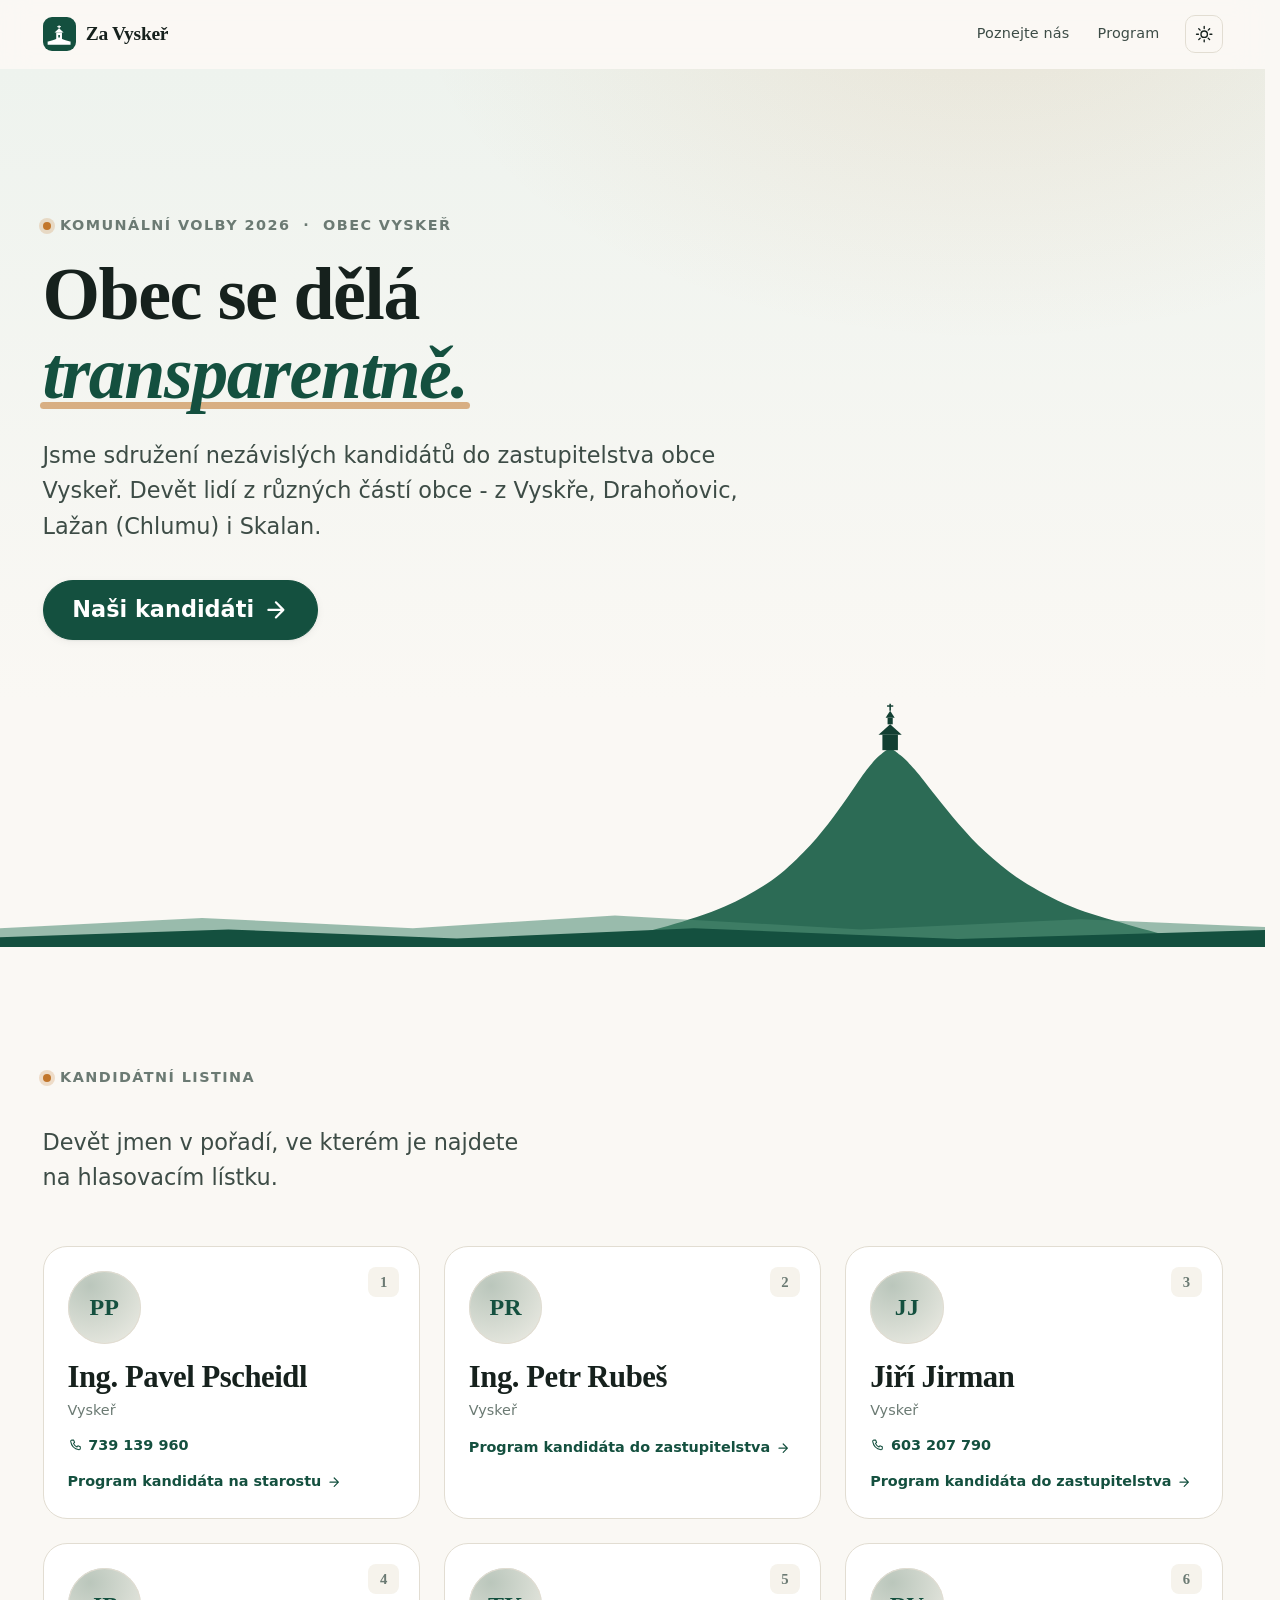
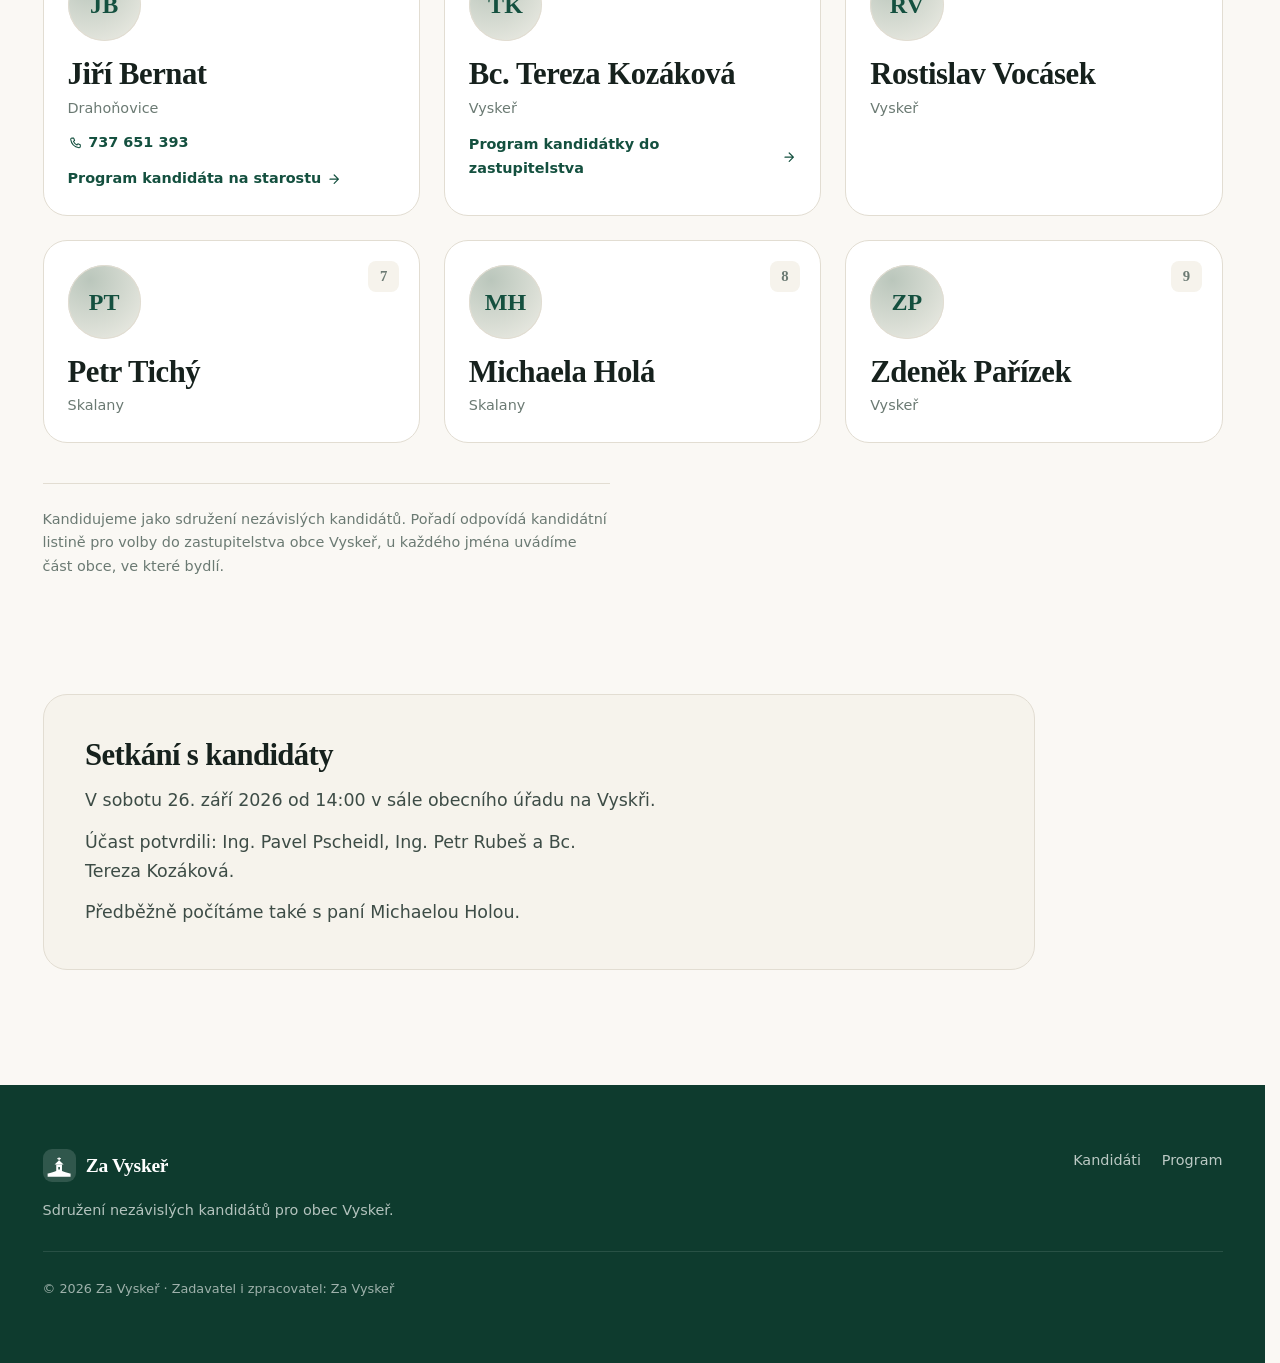
==== commit e343517b: "feat: program pani Terezy Kozakove" ====
--- a/index.html
+++ b/index.html
@@ -268,6 +268,10 @@
             <span class="candidate__body">
               <span class="candidate__name">Bc. Tereza Kozáková</span>
               <span class="candidate__meta">Vyskeř</span>
+              <a class="candidate__program" href="program/tereza-kozakova/">
+                Program kandidátky do zastupitelstva
+                <svg viewBox="0 0 24 24" aria-hidden="true" focusable="false"><path d="M5 12h13M12 5l7 7-7 7"/></svg>
+              </a>
             </span>
           </div>
         </li>
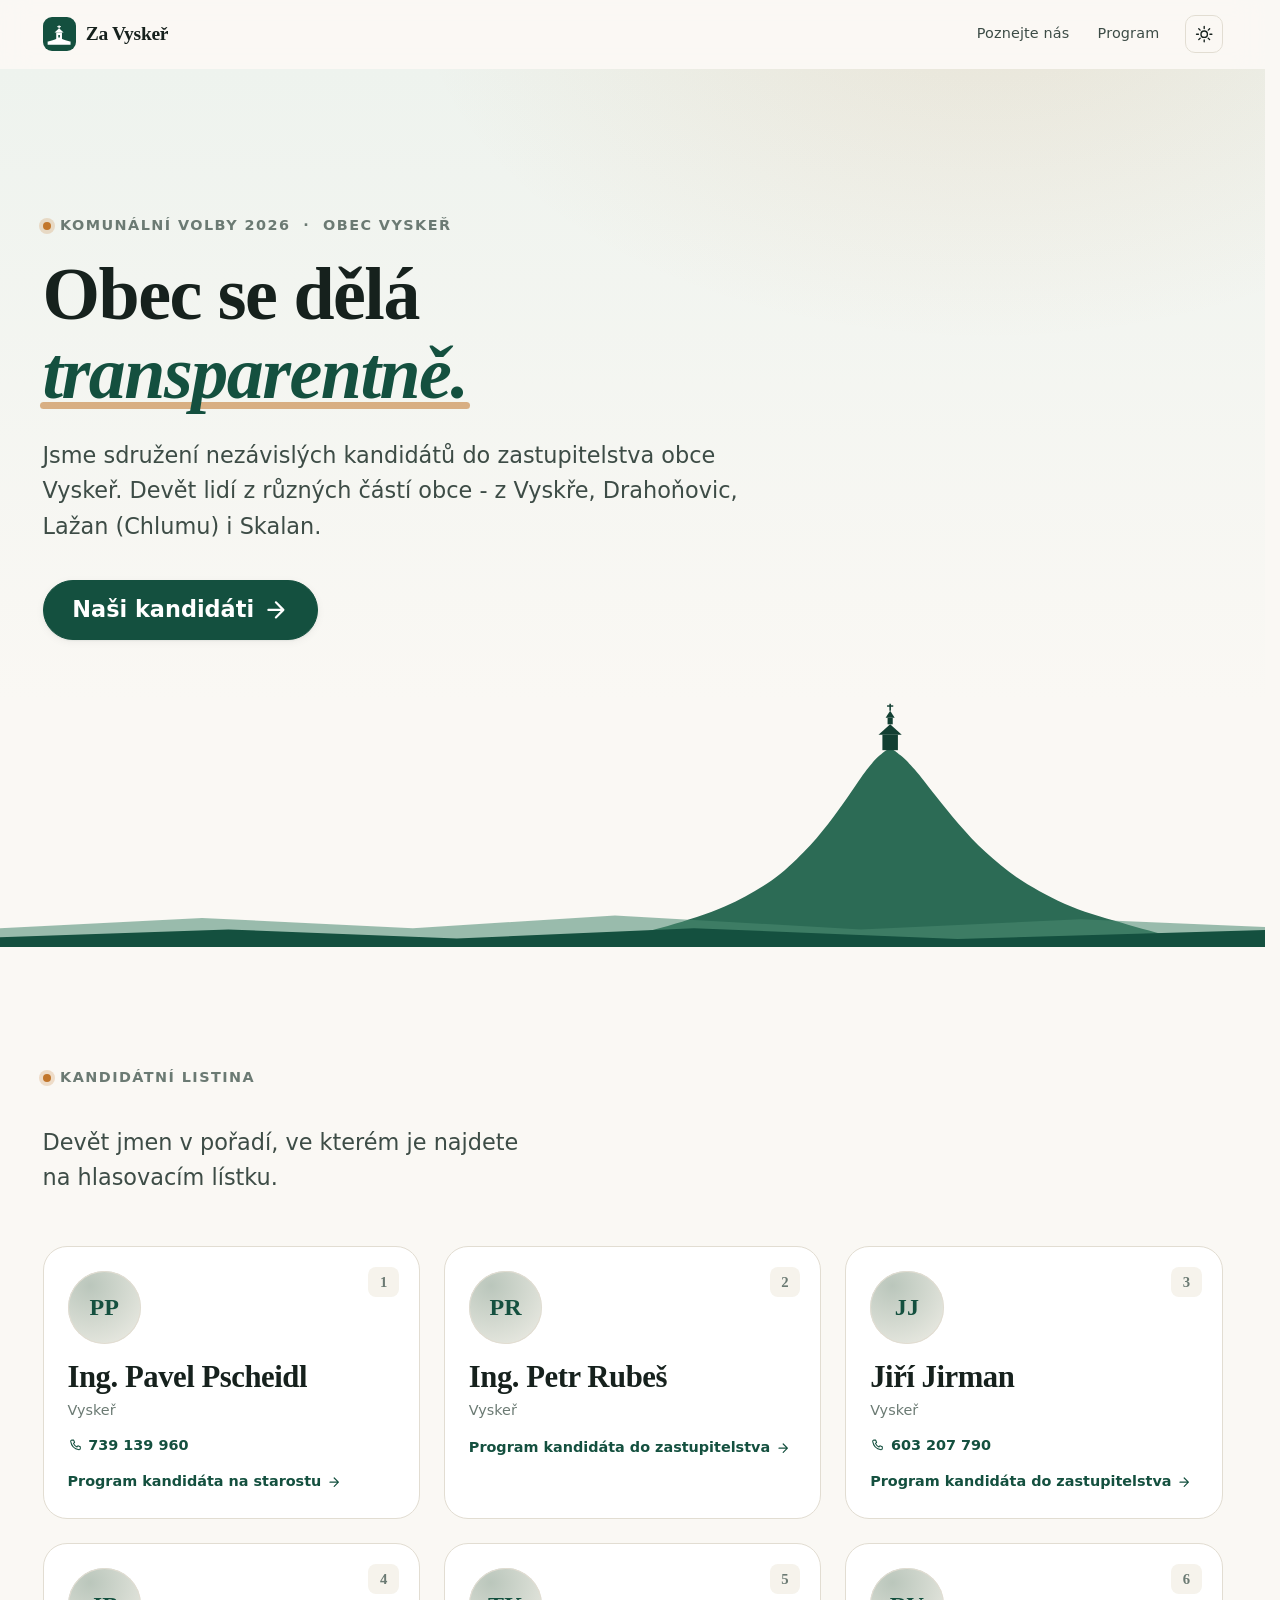
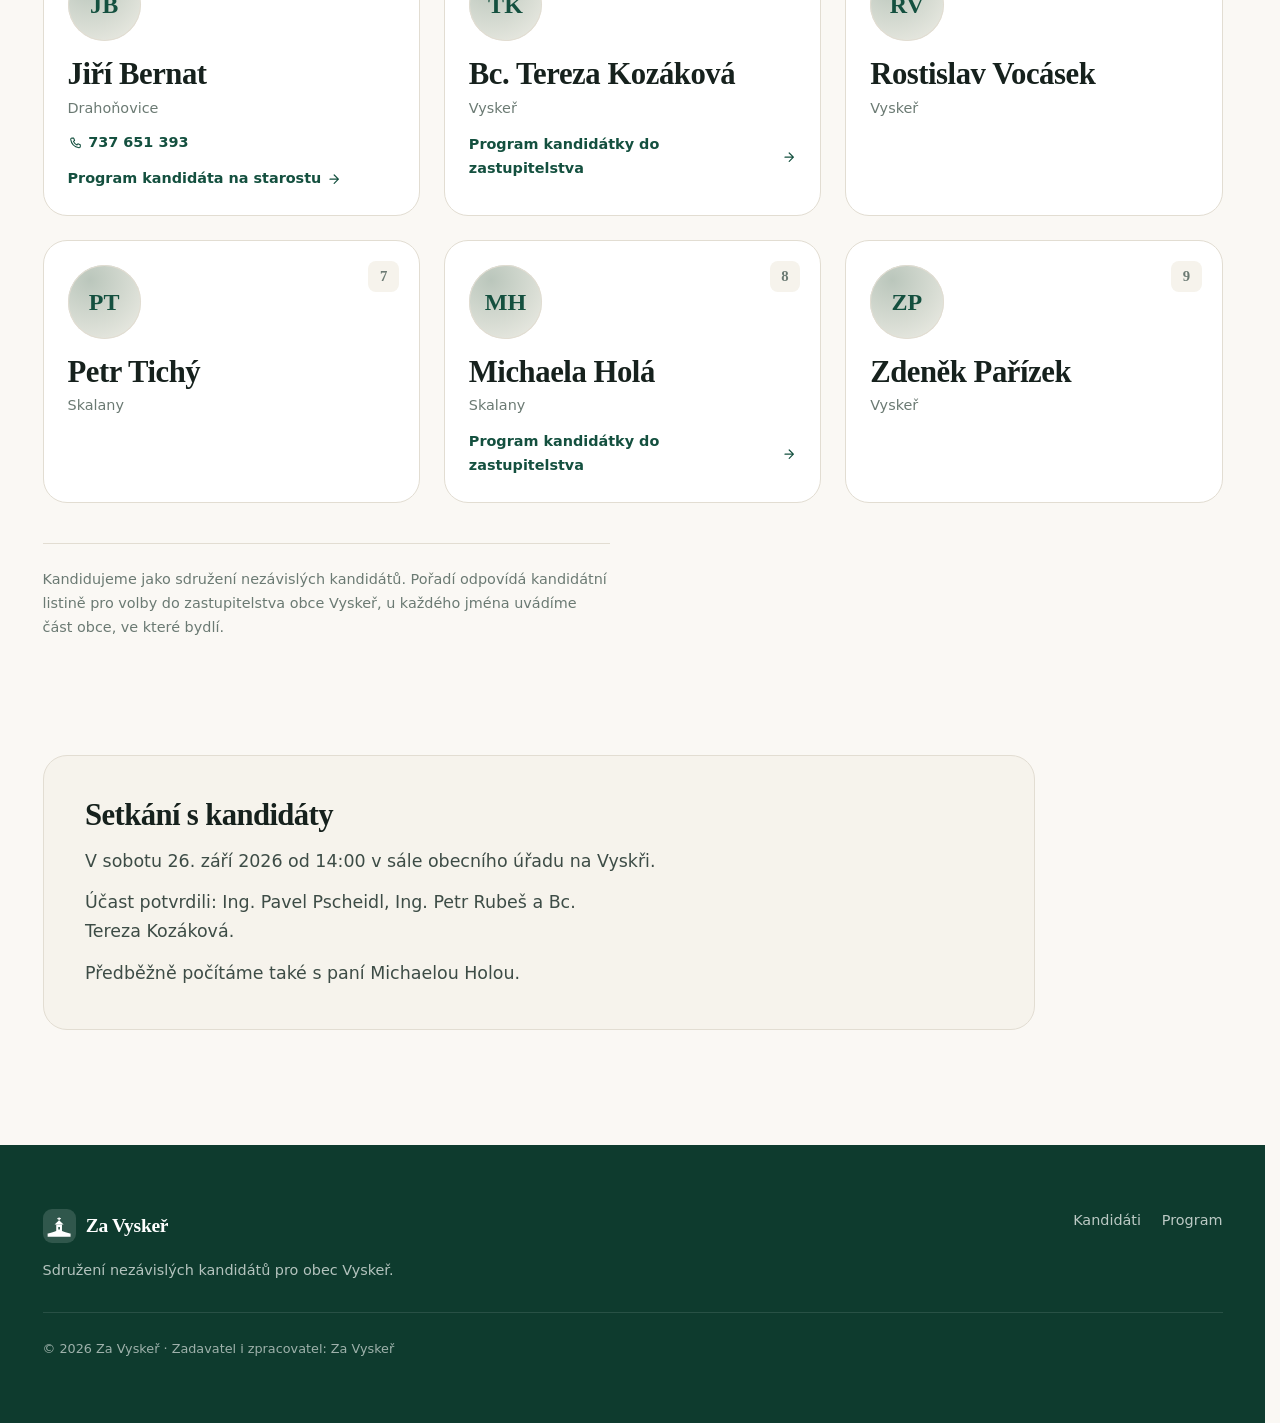
==== commit 572e1eba: "feat: program Michaela Hola" ====
--- a/index.html
+++ b/index.html
@@ -311,6 +311,10 @@
             <span class="candidate__body">
               <span class="candidate__name">Michaela Holá</span>
               <span class="candidate__meta">Skalany</span>
+              <a class="candidate__program" href="program/michaela-hola/">
+                Program kandidátky do zastupitelstva
+                <svg viewBox="0 0 24 24" aria-hidden="true" focusable="false"><path d="M5 12h13M12 5l7 7-7 7"/></svg>
+              </a>
             </span>
           </div>
         </li>
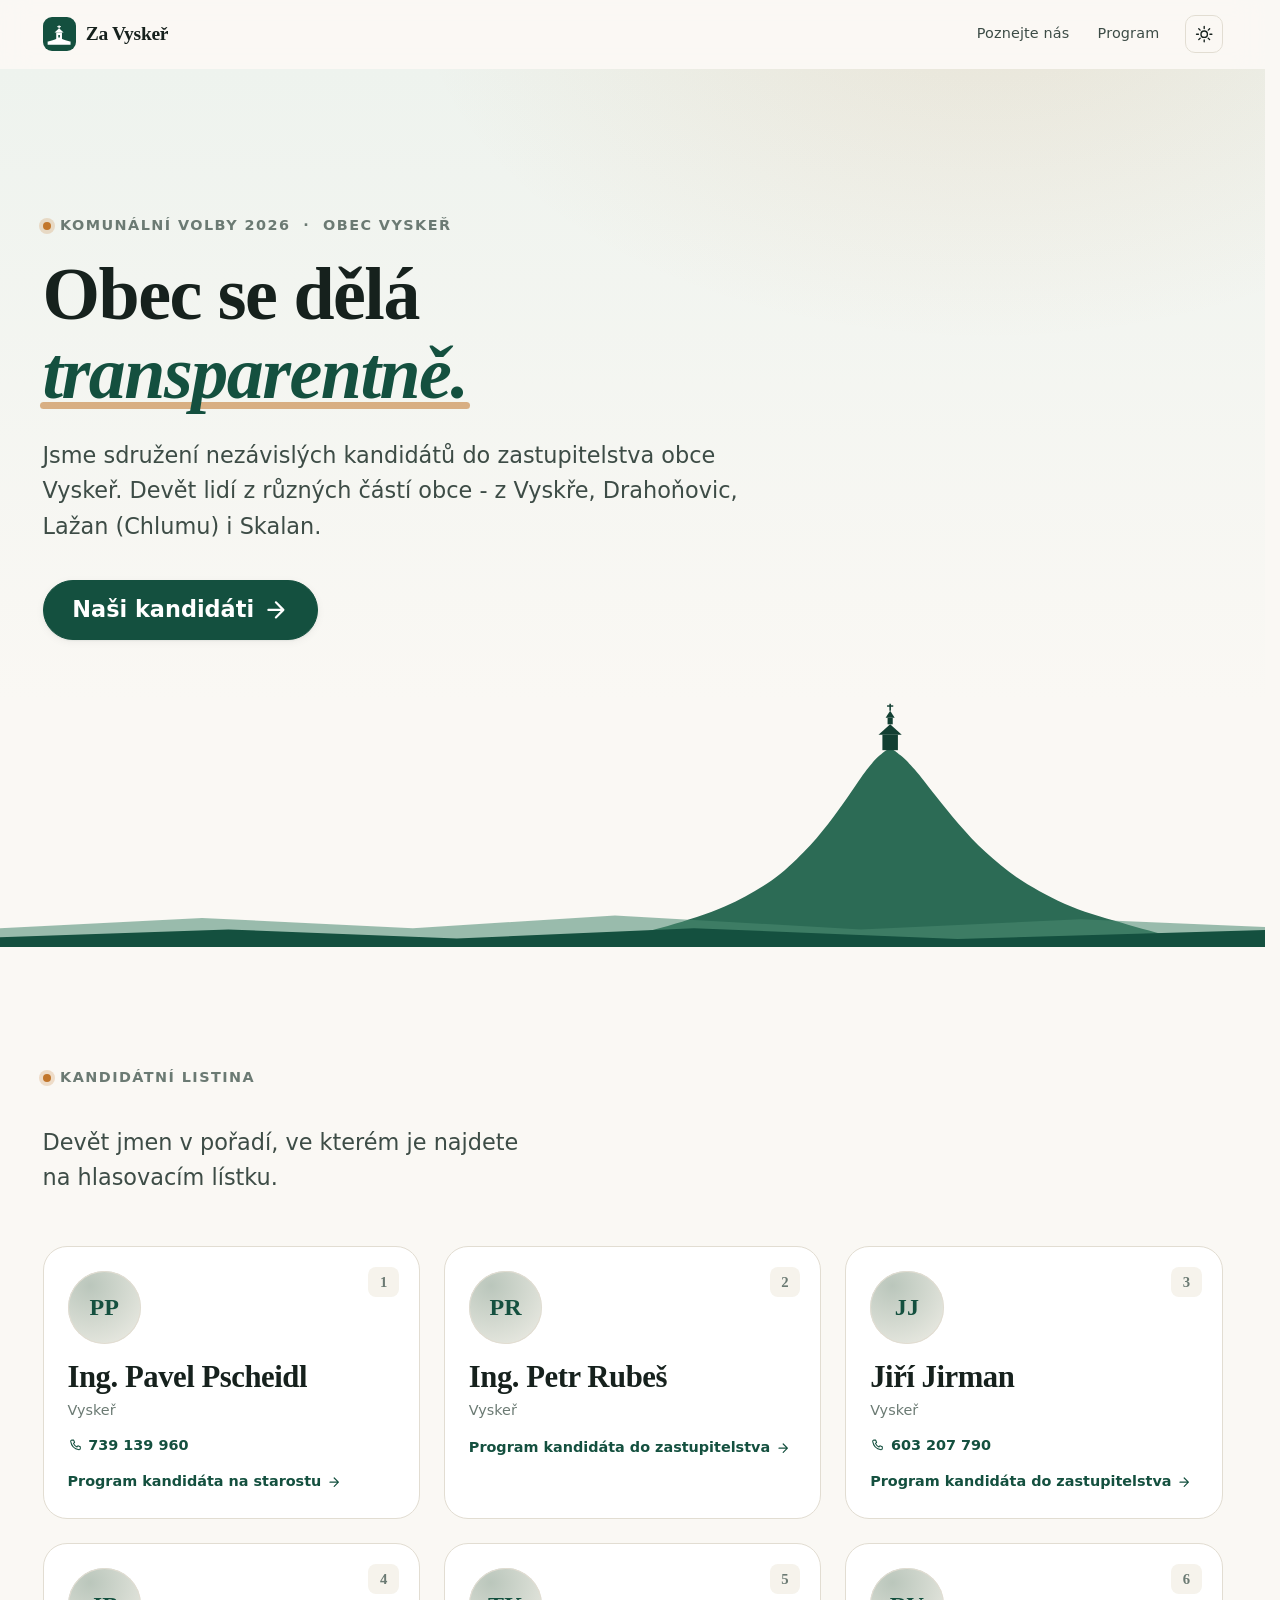
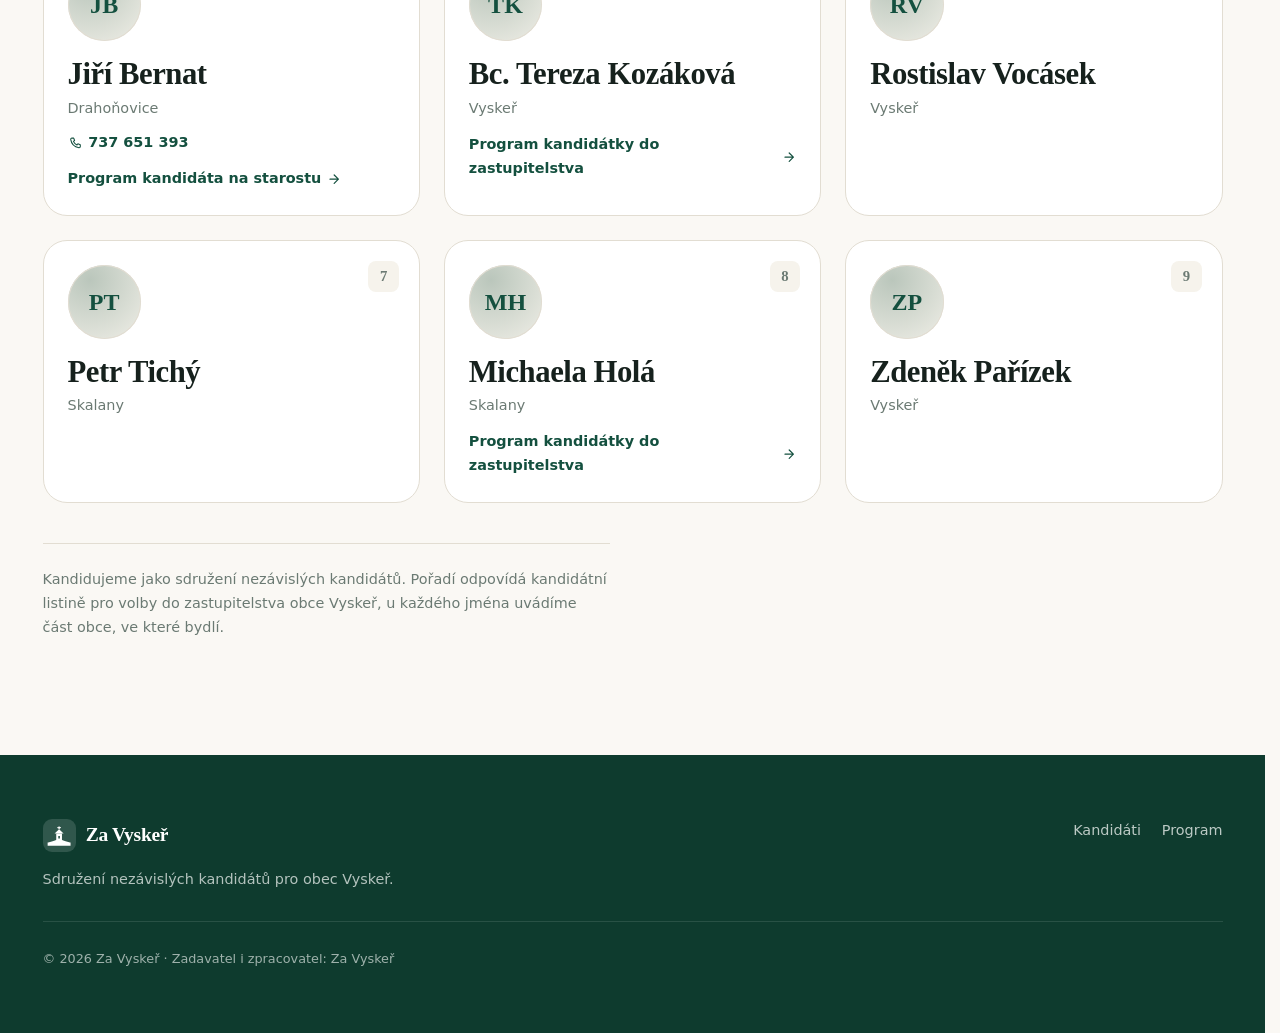
==== commit 4570d8ca: "chore: setkani s kandidaty jiz probehlo" ====
--- a/index.html
+++ b/index.html
@@ -343,24 +343,6 @@
     </div>
   </section>
 
-  <!-- ══════════════════ SETKÁNÍ S KANDIDÁTY ══════════════════ -->
-  <section class="section" id="setkani" style="padding-top: 0">
-    <div class="shell">
-      <div class="closing">
-        <h2 class="closing__title">Setkání s kandidáty</h2>
-        <p>
-          V sobotu 26. září 2026 od 14:00 v sále obecního úřadu na Vyskři.
-        </p>
-        <p>
-          Účast potvrdili: Ing. Pavel Pscheidl, Ing. Petr Rubeš a Bc. Tereza Kozáková.
-        </p>
-        <p>
-          Předběžně počítáme také s paní Michaelou Holou.
-        </p>
-      </div>
-    </div>
-  </section>
-
 </main>
 
 <footer class="site-footer">
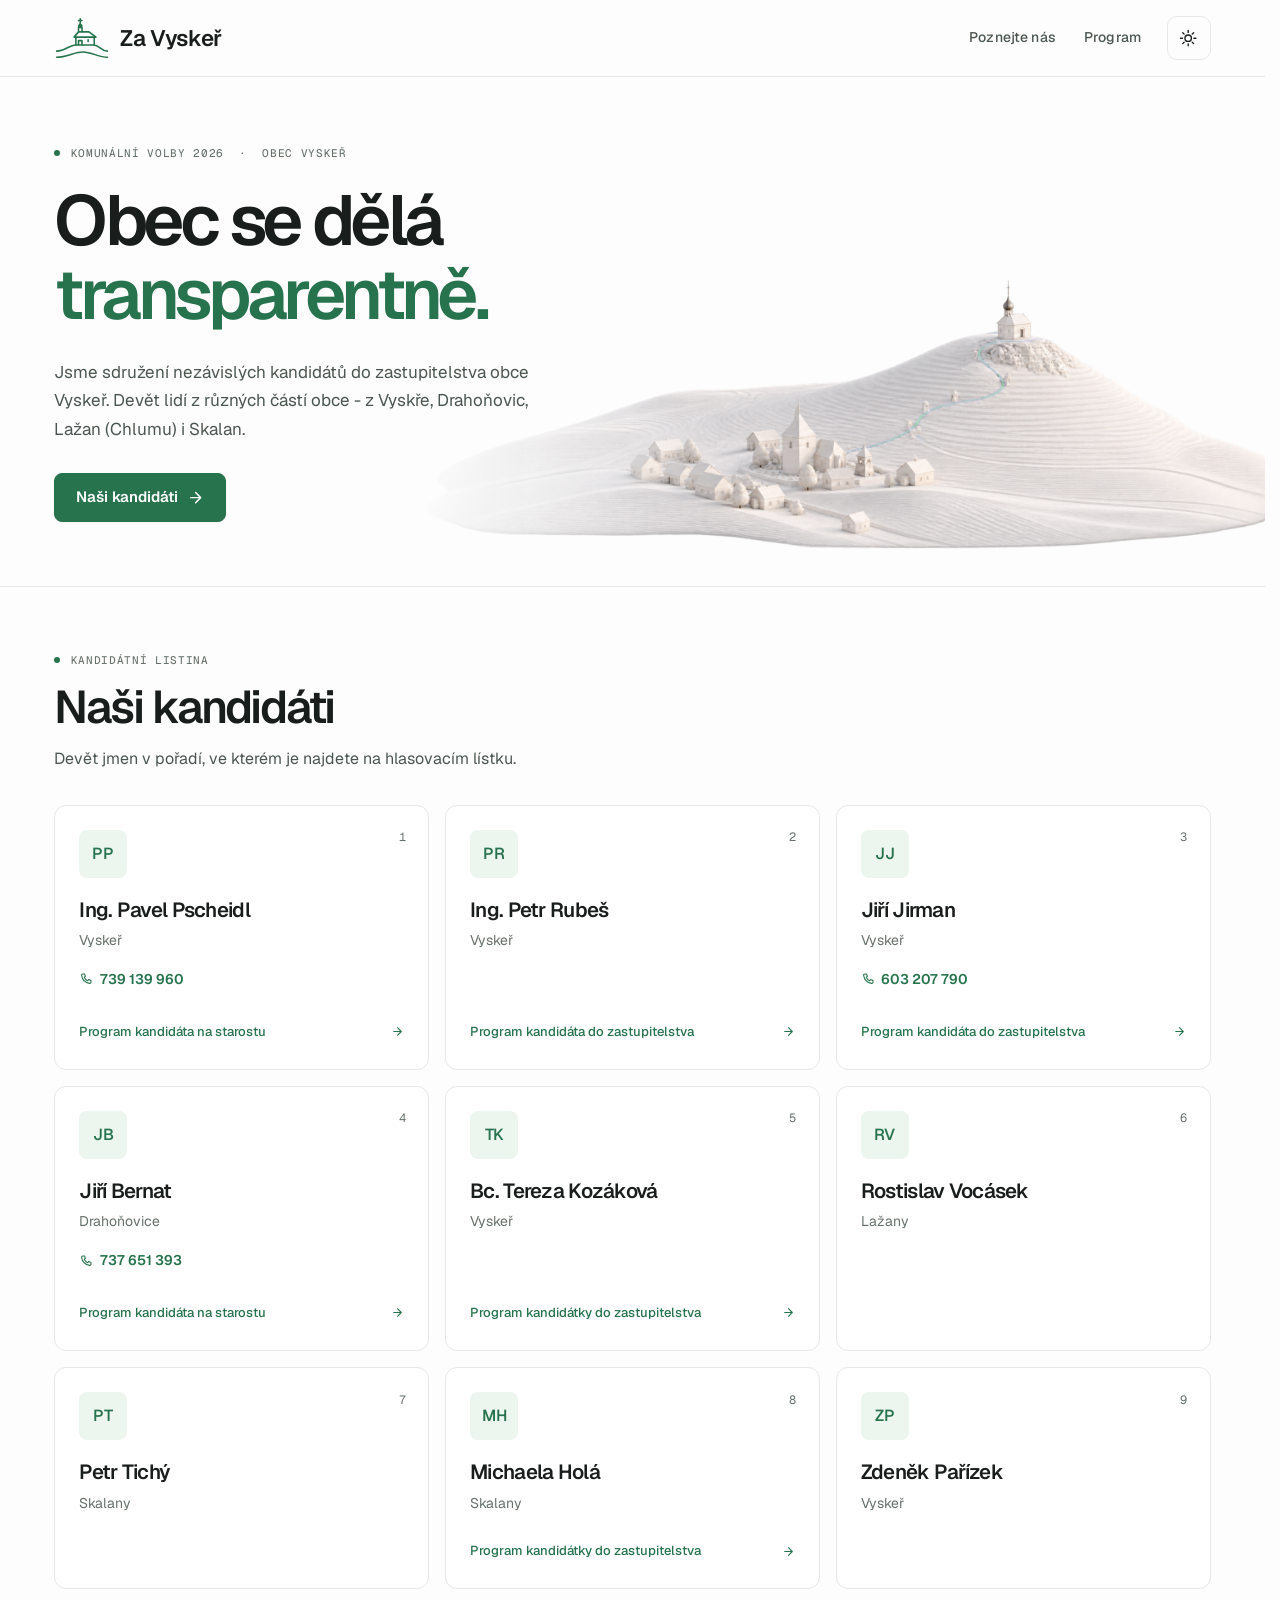
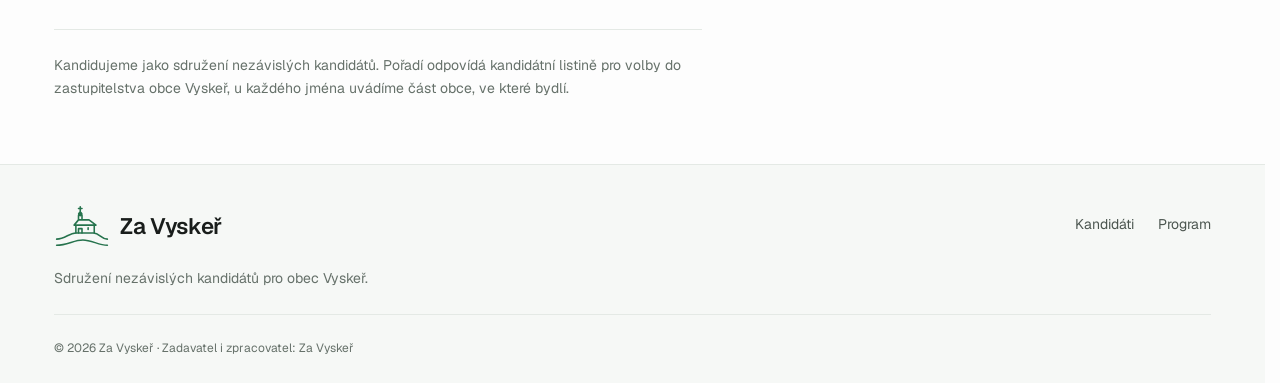
==== commit 740229a3: "Refresh site design with green accents and shared chapel logo" ====
--- a/index.html
+++ b/index.html
@@ -7,8 +7,8 @@
 
 <meta name="description" content="Za Vyskeř je sdružení nezávislých kandidátů do zastupitelstva obce Vyskeř. Devět lidí z různých částí obce.">
 <meta name="author" content="Za Vyskeř">
-<meta name="theme-color" content="#0f3a2e" media="(prefers-color-scheme: light)">
-<meta name="theme-color" content="#0a1512" media="(prefers-color-scheme: dark)">
+<meta name="theme-color" content="#fdfdfd" media="(prefers-color-scheme: light)">
+<meta name="theme-color" content="#121513" media="(prefers-color-scheme: dark)">
 <link rel="canonical" href="https://zavysker.cz/">
 
 <!-- Open Graph / sociální sítě -->
@@ -21,9 +21,10 @@
 <meta property="og:image" content="https://zavysker.cz/assets/img/og-image.png">
 <meta name="twitter:card" content="summary_large_image">
 
-<link rel="icon" href="assets/img/favicon.svg" type="image/svg+xml">
-<link rel="apple-touch-icon" href="assets/img/favicon.svg">
-<link rel="stylesheet" href="assets/css/style.css">
+<link rel="icon" href="assets/img/favicon.svg?v=20261001-2" type="image/svg+xml">
+<link rel="apple-touch-icon" href="assets/img/favicon.svg?v=20261001-2">
+<link rel="preload" href="/assets/fonts/geist.woff2" as="font" type="font/woff2" crossorigin>
+<link rel="stylesheet" href="assets/css/style.css?v=20261001-5">
 
 <!-- Nastaví motiv ještě před vykreslením, aby stránka neproblikla -->
 <script>
@@ -61,12 +62,8 @@
   <div class="shell site-header__inner">
     <a class="brand" href="#top" aria-label="Za Vyskeř - domů">
       <span class="brand__mark" aria-hidden="true">
-        <svg viewBox="0 0 64 64" fill="currentColor" focusable="false">
-          <path d="M4 50 C5.3 49.7, 9.3 48.8, 12 48 C14.7 47.2, 17.7 46.2, 20 45.5 C22.3 44.8, 24.0 44.0, 26 43.5 C28.0 43.0, 30.0 42.5, 32 42.5 C34.0 42.5, 36.0 43.0, 38 43.5 C40.0 44.0, 41.7 44.8, 44 45.5 C46.3 46.2, 49.3 47.2, 52 48 C54.7 48.8, 58.7 49.7, 60 50 L60 58 L4 58 Z"/>
-          <path fill-rule="evenodd" d="M25 44 H39 V28 H25 Z M30 40 H34 V34 H30 Z"/>
-          <path d="M21 28 L32 18 L43 28 Z"/>
-          <path d="M30.4 18 H33.6 V11 H30.4 Z"/>
-          <path d="M27.5 15 H36.5 V12.6 H27.5 Z"/>
+        <svg viewBox="0 0 64 48" fill="none" focusable="false">
+          <use href="/assets/img/chapel.svg?v=20261001#chapel"/>
         </svg>
       </span>
       <span class="brand__text">Za&nbsp;Vyskeř</span>
@@ -101,53 +98,33 @@
 
   <!-- ══════════════════ HERO ══════════════════ -->
   <section class="hero">
-    <div class="hero__bg" aria-hidden="true">
-
-      <!-- Vyskeř s kaplí sv. Anny na vrcholu. Stylizovaná silueta, kreslená
-           ručně — není to obkreslená fotografie, takže je celá naše. -->
-      <svg class="hero__vysker" viewBox="0 0 520 198" focusable="false">
-        <path class="vysker__kopec" d="M0 198 C7.3 196.8, 29.3 193.8, 44 191 C58.7 188.2, 73.3 185.2, 88 181 C102.7 176.8, 118.7 171.8, 132 166 C145.3 160.2, 157.8 153.0, 168 146 C178.2 139.0, 185.7 131.3, 193 124 C200.3 116.7, 206.2 109.3, 212 102 C217.8 94.7, 223.0 87.0, 228 80 C233.0 73.0, 238.0 65.2, 242 60 C246.0 54.8, 249.0 51.7, 252 49 C255.0 46.3, 257.3 44.0, 260 44 C262.7 44.0, 264.8 46.3, 268 49 C271.2 51.7, 274.5 54.8, 279 60 C283.5 65.2, 289.3 73.0, 295 80 C300.7 87.0, 306.5 94.7, 313 102 C319.5 109.3, 325.8 116.7, 334 124 C342.2 131.3, 351.0 139.0, 362 146 C373.0 153.0, 386.3 160.3, 400 166 C413.7 171.7, 429.7 175.8, 444 180 C458.3 184.2, 473.3 188.0, 486 191 C498.7 194.0, 514.3 196.8, 520 198 Z"/>
-        <g class="vysker__kaple">
-          <path d="M254 45 h12 v-12 h-12 Z"/>              <!-- loď kaple -->
-          <path d="M251 33 L260 25 L269 33 Z"/>            <!-- střecha -->
-          <path d="M258 25 h4 v-5 h-4 Z"/>                 <!-- sanktusník -->
-          <path d="M256.5 20 L260 14.5 L263.5 20 Z"/>      <!-- helmice věžičky -->
-          <path d="M259.4 14.5 h1.2 v-5.5 h-1.2 Z"/>       <!-- kříž, svislé rameno -->
-          <path d="M257.6 10.3 h4.8 v1.1 h-4.8 Z"/>        <!-- kříž, příčné rameno -->
-        </g>
-      </svg>
-
-      <!-- Vzdálenější hřebeny Českého ráje před kopcem -->
-      <svg class="hero__hills" viewBox="0 0 1440 60" preserveAspectRatio="none" focusable="false">
-        <path class="hill hill--2" d="M0 30 L230 14 L470 30 L700 10 L980 32 L1230 16 L1440 28 L1440 60 L0 60Z"/>
-        <path class="hill hill--1" d="M0 44 L260 32 L520 46 L790 30 L1090 47 L1440 33 L1440 60 L0 60Z"/>
-      </svg>
-    </div>
-
     <div class="shell hero__inner">
-      <p class="eyebrow">
-        <span class="eyebrow__dot" aria-hidden="true"></span>
-        Komunální volby 2026 &nbsp;·&nbsp; Obec Vyskeř
-      </p>
-
-      <h1 class="hero__title">
-        Obec se dělá<br>
-        <em>transparentně.</em>
-      </h1>
-
-      <p class="hero__lead">
-        Jsme sdružení nezávislých kandidátů do zastupitelstva obce Vyskeř.
-        Devět lidí z různých částí obce - z Vyskře, Drahoňovic, Lažan (Chlumu) i Skalan.
-      </p>
-
-      <div class="hero__actions">
-        <a class="btn btn--primary btn--lg" href="#kandidati">
-          Naši kandidáti
-          <svg viewBox="0 0 24 24" aria-hidden="true" focusable="false" class="btn__arrow">
-            <path d="M5 12h13M12 5l7 7-7 7"/>
-          </svg>
-        </a>
+      <div class="hero__copy">
+        <p class="eyebrow">
+          <span class="eyebrow__dot" aria-hidden="true"></span>
+          Komunální volby 2026 &nbsp;·&nbsp; Obec Vyskeř
+        </p>
+
+        <h1 class="hero__title">
+          Obec se dělá<br>
+          <em>transparentně.</em>
+        </h1>
+
+        <p class="hero__lead">
+          Jsme sdružení nezávislých kandidátů do zastupitelstva obce Vyskeř.
+          Devět lidí z různých částí obce - z Vyskře, Drahoňovic, Lažan (Chlumu) i Skalan.
+        </p>
+
+        <div class="hero__actions">
+          <a class="btn btn--primary btn--lg" href="#kandidati">
+            Naši kandidáti
+            <svg viewBox="0 0 24 24" aria-hidden="true" focusable="false" class="btn__arrow">
+              <path d="M5 12h13M12 5l7 7-7 7"/>
+            </svg>
+          </a>
+        </div>
       </div>
+      <div class="hero__landscape" aria-hidden="true"></div>
     </div>
   </section>
 
@@ -157,6 +134,7 @@
 
       <header class="section__head">
         <p class="eyebrow"><span class="eyebrow__dot" aria-hidden="true"></span>Kandidátní listina</p>
+        <h2 class="section__title">Naši kandidáti</h2>
         <p class="section__lead">
           Devět jmen v pořadí, ve kterém je najdete na hlasovacím lístku.
         </p>
@@ -277,14 +255,14 @@
         </li>
 
         <li class="candidate"
-            data-order="6" data-name="Rostislav Vocásek" data-village="Vyskeř"
+            data-order="6" data-name="Rostislav Vocásek" data-village="Lažany"
             data-job="" data-focus="" data-quote="" data-bio="">
           <div class="candidate__card">
             <span class="candidate__badge">6</span>
             <span class="candidate__avatar" data-initials="RV"></span>
             <span class="candidate__body">
               <span class="candidate__name">Rostislav Vocásek</span>
-              <span class="candidate__meta">Vyskeř</span>
+              <span class="candidate__meta">Lažany</span>
             </span>
           </div>
         </li>
@@ -350,12 +328,8 @@
     <div>
       <a class="brand brand--footer" href="#top">
         <span class="brand__mark" aria-hidden="true">
-          <svg viewBox="0 0 64 64" fill="currentColor" focusable="false">
-            <path d="M4 50 C5.3 49.7, 9.3 48.8, 12 48 C14.7 47.2, 17.7 46.2, 20 45.5 C22.3 44.8, 24.0 44.0, 26 43.5 C28.0 43.0, 30.0 42.5, 32 42.5 C34.0 42.5, 36.0 43.0, 38 43.5 C40.0 44.0, 41.7 44.8, 44 45.5 C46.3 46.2, 49.3 47.2, 52 48 C54.7 48.8, 58.7 49.7, 60 50 L60 58 L4 58 Z"/>
-            <path fill-rule="evenodd" d="M25 44 H39 V28 H25 Z M30 40 H34 V34 H30 Z"/>
-            <path d="M21 28 L32 18 L43 28 Z"/>
-            <path d="M30.4 18 H33.6 V11 H30.4 Z"/>
-            <path d="M27.5 15 H36.5 V12.6 H27.5 Z"/>
+          <svg viewBox="0 0 64 48" fill="none" focusable="false">
+            <use href="/assets/img/chapel.svg?v=20261001#chapel"/>
           </svg>
         </span>
         <span class="brand__text">Za&nbsp;Vyskeř</span>
--- a/assets/css/style.css
+++ b/assets/css/style.css
@@ -1,130 +1,97 @@
-/* ==========================================================================
-   Za Vyskeř — design system
-   Bez závislostí, bez build kroku. Vše laděno tokeny níže.
-   ========================================================================== */
-
-/* --------------------------------------------------------------------------
-   1. Tokeny
-   -------------------------------------------------------------------------- */
+/* Za Vyskeř. Sdílená typografie a reliéf s projektem obecni-web. */
+@font-face {
+  font-family: Geist;
+  src: url('../fonts/geist.woff2') format('woff2');
+  font-weight: 100 900;
+  font-style: normal;
+  font-display: swap;
+}
+@font-face {
+  font-family: 'Geist Mono';
+  src: url('../fonts/geist-mono.woff2') format('woff2');
+  font-weight: 100 900;
+  font-style: normal;
+  font-display: swap;
+}
+
 :root {
-  /* Barvy — světlý režim je výchozí a definuje kompletní paletu */
-  --bg:            #faf8f4;
-  --bg-alt:        #f2eee6;
-  --surface:       #ffffff;
-  --surface-2:     #f6f3ec;
-  --ink:           #16211d;
-  --ink-soft:      #3d4c46;
-  --muted:         #6b7a73;
-  --line:          #e2ddd2;
-
-  --brand:         #14503f;
-  --brand-strong:  #0e3b2e;
-  --brand-soft:    #e6f0eb;
-  --brand-ink:     #ffffff;
-
-  --accent:        #c2762b;
-  --accent-soft:   #fbf0e2;
-
-  --hill-1:        #14503f;
-  --hill-2:        #2c6b55;
-  --hill-3:        #4b8a72;
-  --kaple:         #123f32;
-  --sky-a:         #eef3ee;
-  --sky-b:         #faf8f4;
-
-  --shadow-sm: 0 1px 2px rgb(20 40 33 / .06), 0 2px 8px rgb(20 40 33 / .05);
-  --shadow-md: 0 2px 6px rgb(20 40 33 / .07), 0 12px 30px -8px rgb(20 40 33 / .14);
-  --shadow-lg: 0 4px 12px rgb(20 40 33 / .09), 0 30px 60px -18px rgb(20 40 33 / .26);
-
-  /* Typografie */
-  --font-sans: ui-sans-serif, system-ui, -apple-system, "Segoe UI", Roboto,
-               "Helvetica Neue", Arial, "Noto Sans", sans-serif;
-  --font-display: "Iowan Old Style", "Palatino Linotype", "Source Serif 4",
-                  "Georgia", "Times New Roman", serif;
-
-  --step--1: clamp(.82rem, .79rem + .14vw, .9rem);
-  --step-0:  clamp(1rem, .96rem + .2vw, 1.09rem);
-  --step-1:  clamp(1.18rem, 1.1rem + .38vw, 1.4rem);
-  --step-2:  clamp(1.45rem, 1.28rem + .8vw, 2rem);
-  --step-3:  clamp(1.9rem, 1.55rem + 1.7vw, 3rem);
-  --step-4:  clamp(2.6rem, 1.9rem + 3.4vw, 5rem);
-
-  /* Rozměry */
-  --shell: 1180px;
-  --gutter: clamp(1.15rem, 4vw, 2.5rem);
-  --r-sm: 10px;
-  --r-md: 16px;
-  --r-lg: 24px;
-  --r-xl: 32px;
-  --header-h: 68px;
-
+  color-scheme: light;
+  --bg: #fdfdfd;
+  --bg-alt: #f6f8f6;
+  --surface: #ffffff;
+  --surface-2: #f4f6f4;
+  --ink: #191d1b;
+  --ink-soft: #4c5650;
+  --muted: #66716a;
+  --line: #e4e9e5;
+  --brand: #26734d;
+  --brand-strong: #1c593b;
+  --brand-soft: #edf5ef;
+  --brand-ink: #ffffff;
+  --accent: var(--brand);
+  --accent-soft: var(--brand-soft);
+  --relief: url('../img/relief-vysker-light.png');
+  --shadow-sm: 0 1px 3px rgb(20 40 30 / .04);
+  --shadow-md: 0 8px 24px rgb(20 40 30 / .06);
+  --shadow-lg: 0 24px 72px rgb(20 40 30 / .18);
+  --font-sans: Geist, system-ui, -apple-system, 'Segoe UI', sans-serif;
+  --font-display: var(--font-sans);
+  --font-mono: 'Geist Mono', monospace;
+  --step--1: .875rem;
+  --step-0: 1rem;
+  --step-1: clamp(1.1rem, 1rem + .3vw, 1.25rem);
+  --step-2: clamp(1.3rem, 1.15rem + .6vw, 1.65rem);
+  --step-3: clamp(2rem, 1.5rem + 1.7vw, 3rem);
+  --step-4: clamp(2.6rem, 5.5vw, 4.75rem);
+  --shell: 1248px;
+  --gutter: clamp(22px, 4.25vw, 72px);
+  --r-sm: 8px;
+  --r-md: 12px;
+  --r-lg: 16px;
+  --r-xl: 20px;
+  --header-h: 76px;
   --ease: cubic-bezier(.2, .7, .3, 1);
-  color-scheme: light;
-}
-
-/* Tmavý režim — pouze přepis tokenů */
+}
+
 @media (prefers-color-scheme: dark) {
   :root:not([data-theme="light"]) {
-    --bg:           #0a1310;
-    --bg-alt:       #0e1a16;
-    --surface:      #12201b;
-    --surface-2:    #172a23;
-    --ink:          #e9f1ec;
-    --ink-soft:     #c2d1ca;
-    --muted:        #8ba398;
-    --line:         #22362e;
-
-    --brand:        #56d6a4;
-    --brand-strong: #7ce3ba;
-    --brand-soft:   #143027;
-    --brand-ink:    #06211a;
-
-    --accent:       #e9a459;
-    --accent-soft:  #2a1f11;
-
-    --hill-1:       #0f3529;
-    --hill-2:       #144135;
-    --hill-3:       #1b5243;
-    --kaple:        #7fb79e;
-    --sky-a:        #0d1c17;
-    --sky-b:        #0a1310;
-
-    --shadow-sm: 0 1px 2px rgb(0 0 0 / .4);
-    --shadow-md: 0 2px 6px rgb(0 0 0 / .45), 0 14px 34px -10px rgb(0 0 0 / .6);
-    --shadow-lg: 0 4px 12px rgb(0 0 0 / .5), 0 34px 64px -20px rgb(0 0 0 / .75);
     color-scheme: dark;
+    --bg: #121513;
+    --bg-alt: #171c19;
+    --surface: #1a201c;
+    --surface-2: #202822;
+    --ink: #edf2ee;
+    --ink-soft: #bbc6be;
+    --muted: #9caea1;
+    --line: #2d3830;
+    --brand: #85d4a4;
+    --brand-strong: #a2e4bc;
+    --brand-soft: #1e3025;
+    --brand-ink: #10271a;
+    --relief: url('../img/relief-vysker-dark.png');
+    --shadow-sm: 0 1px 3px rgb(0 0 0 / .12);
+    --shadow-md: 0 8px 24px rgb(0 0 0 / .18);
+    --shadow-lg: 0 24px 72px rgb(0 0 0 / .4);
   }
 }
-
 :root[data-theme="dark"] {
-  --bg:           #0a1310;
-  --bg-alt:       #0e1a16;
-  --surface:      #12201b;
-  --surface-2:    #172a23;
-  --ink:          #e9f1ec;
-  --ink-soft:     #c2d1ca;
-  --muted:        #8ba398;
-  --line:         #22362e;
-
-  --brand:        #56d6a4;
-  --brand-strong: #7ce3ba;
-  --brand-soft:   #143027;
-  --brand-ink:    #06211a;
-
-  --accent:       #e9a459;
-  --accent-soft:  #2a1f11;
-
-  --hill-1:       #0f3529;
-  --hill-2:       #144135;
-  --hill-3:       #1b5243;
-  --kaple:        #7fb79e;
-  --sky-a:        #0d1c17;
-  --sky-b:        #0a1310;
-
-  --shadow-sm: 0 1px 2px rgb(0 0 0 / .4);
-  --shadow-md: 0 2px 6px rgb(0 0 0 / .45), 0 14px 34px -10px rgb(0 0 0 / .6);
-  --shadow-lg: 0 4px 12px rgb(0 0 0 / .5), 0 34px 64px -20px rgb(0 0 0 / .75);
   color-scheme: dark;
+  --bg: #121513;
+  --bg-alt: #171c19;
+  --surface: #1a201c;
+  --surface-2: #202822;
+  --ink: #edf2ee;
+  --ink-soft: #bbc6be;
+  --muted: #9caea1;
+  --line: #2d3830;
+  --brand: #85d4a4;
+  --brand-strong: #a2e4bc;
+  --brand-soft: #1e3025;
+  --brand-ink: #10271a;
+  --relief: url('../img/relief-vysker-dark.png');
+  --shadow-sm: 0 1px 3px rgb(0 0 0 / .12);
+  --shadow-md: 0 8px 24px rgb(0 0 0 / .18);
+  --shadow-lg: 0 24px 72px rgb(0 0 0 / .4);
 }
 
 /* --------------------------------------------------------------------------
@@ -153,9 +120,9 @@
 
 h1, h2, h3 {
   font-family: var(--font-display);
-  font-weight: 600;
-  line-height: 1.06;
-  letter-spacing: -.02em;
+  font-weight: 580;
+  line-height: 1.2;
+  letter-spacing: -.045em;
   margin: 0;
   text-wrap: balance;
 }
@@ -165,7 +132,7 @@
 button { font: inherit; color: inherit; }
 
 a { color: var(--brand); text-underline-offset: .18em; text-decoration-thickness: 1px; }
-a:hover { color: var(--accent); }
+a:hover { color: var(--brand-strong); }
 
 :focus-visible {
   outline: 2.5px solid var(--accent);
@@ -200,22 +167,23 @@
    3. Opakované prvky
    -------------------------------------------------------------------------- */
 .eyebrow {
-  display: inline-flex;
+  display: flex;
   align-items: center;
-  gap: .6rem;
-  font-size: var(--step--1);
-  font-weight: 600;
-  letter-spacing: .1em;
+  gap: .65rem;
+  font-family: var(--font-mono);
+  font-size: .6875rem;
+  font-weight: 450;
+  letter-spacing: .06em;
   text-transform: uppercase;
   color: var(--muted);
-  margin-bottom: 1.1rem;
+  margin-bottom: 1.4rem;
 }
 .eyebrow__dot {
-  width: .5rem;
-  height: .5rem;
+  width: .375rem;
+  height: .375rem;
+  flex: none;
   border-radius: 50%;
-  background: var(--accent);
-  box-shadow: 0 0 0 4px color-mix(in oklab, var(--accent) 22%, transparent);
+  background: var(--brand);
 }
 
 .btn {
@@ -228,7 +196,8 @@
   gap: .55rem;
   padding: .72rem 1.3rem;
   border: 1px solid var(--btn-bd);
-  border-radius: 999px;
+  border-radius: var(--r-sm);
+  min-height: 46px;
   background: var(--btn-bg);
   color: var(--btn-fg);
   font-weight: 600;
@@ -239,7 +208,7 @@
   transition: transform .2s var(--ease), box-shadow .25s var(--ease),
               background-color .2s var(--ease), border-color .2s var(--ease), color .2s var(--ease);
 }
-.btn:hover { transform: translateY(-2px); }
+.btn:hover { border-color: var(--brand); }
 .btn:active { transform: translateY(0); }
 
 .btn--primary {
@@ -258,7 +227,7 @@
 .btn--ghost { --btn-bg: transparent; }
 .btn--ghost:hover { --btn-bd: var(--brand); color: var(--brand); }
 
-.btn--lg { padding: .95rem 1.8rem; font-size: var(--step-1); }
+.btn--lg { padding: .9rem 1.3rem; font-size: .9375rem; }
 
 .btn__arrow { width: 1.15em; height: 1.15em; stroke: currentColor; stroke-width: 2; fill: none; stroke-linecap: round; stroke-linejoin: round; transition: translate .25s var(--ease); }
 .btn:hover .btn__arrow { translate: .2em 0; }
@@ -275,16 +244,17 @@
   line-height: 1.5;
 }
 
-.section { padding-block: clamp(4rem, 9vw, 8rem); }
-
-.section__head { max-width: 46ch; margin-bottom: clamp(2rem, 4vw, 3.2rem); }
+.section { padding-block: clamp(2.5rem, 5vw, 4.5rem); }
+
+.section__head { max-width: 65ch; margin-bottom: 2rem; }
+.section__head .eyebrow { margin-bottom: .7rem; }
 .section__title { font-size: var(--step-3); }
 .section__lead {
-  margin-top: 1.1rem;
+  margin-top: .7rem;
   color: var(--ink-soft);
-  font-size: var(--step-1);
-  line-height: 1.55;
-  max-width: 54ch;
+  font-size: var(--step-0);
+  line-height: 1.65;
+  max-width: 72ch;
 }
 
 .note {
@@ -293,7 +263,7 @@
   border-top: 1px solid var(--line);
   color: var(--muted);
   font-size: var(--step--1);
-  max-width: 62ch;
+  max-width: 72ch;
 }
 
 /* --------------------------------------------------------------------------
@@ -306,7 +276,7 @@
   background: color-mix(in oklab, var(--bg) 82%, transparent);
   backdrop-filter: blur(14px) saturate(1.4);
   -webkit-backdrop-filter: blur(14px) saturate(1.4);
-  border-bottom: 1px solid transparent;
+  border-bottom: 1px solid var(--line);
   transition: border-color .25s var(--ease), background-color .25s var(--ease);
 }
 .site-header.is-stuck {
@@ -328,22 +298,28 @@
   color: var(--ink);
   text-decoration: none;
   font-family: var(--font-display);
-  font-size: 1.22rem;
+  font-size: 1.4rem;
   font-weight: 600;
   letter-spacing: -.015em;
   margin-right: auto;
 }
 .brand:hover { color: var(--ink); }
 .brand__mark {
-  width: 2.1rem;
-  height: 2.1rem;
+  width: 3.5rem;
+  height: 2.625rem;
+  flex: none;
   display: grid;
   place-items: center;
-  border-radius: 9px;
-  background: var(--brand);
-  color: var(--brand-ink);
-}
-.brand__mark svg { width: 78%; }
+  color: var(--brand);
+}
+.brand__mark svg { width: 100%; }
+
+@media (max-width: 400px) {
+  .site-header__inner { gap: .5rem; }
+  .site-header .brand { gap: .45rem; font-size: 1.25rem; }
+  .site-header .brand__mark { width: 3rem; height: 2.25rem; }
+  .site-header .header-tools { margin-left: 0; }
+}
 
 .nav {
   display: flex;
@@ -357,24 +333,25 @@
   font-size: var(--step--1);
   letter-spacing: .01em;
   position: relative;
-  padding-block: .35rem;
+  padding-block: .8rem;
 }
 .nav > a::after {
   content: "";
   position: absolute;
   left: 0; right: 100%; bottom: 0;
-  height: 1.5px;
+  height: 2px;
   background: var(--accent);
   transition: right .25s var(--ease);
 }
 .nav > a:hover { color: var(--ink); }
-.nav > a:hover::after { right: 0; }
+.nav > a:hover::after, .nav > a[aria-current]::after { right: 0; }
+.nav > a[aria-current] { color: var(--ink); }
 
 .header-tools { display: flex; align-items: center; gap: .4rem; margin-left: .6rem; }
 
 .icon-btn {
-  width: 2.35rem;
-  height: 2.35rem;
+  width: 2.75rem;
+  height: 2.75rem;
   display: grid;
   place-items: center;
   border: 1px solid var(--line);
@@ -425,9 +402,10 @@
     clip-path: inset(0 0 100% 0);
     opacity: 0;
     pointer-events: none;
+    visibility: hidden;
     transition: clip-path .35s var(--ease), opacity .25s var(--ease);
   }
-  .nav.is-open { clip-path: inset(0 0 0 0); opacity: 1; pointer-events: auto; }
+  .nav.is-open { clip-path: inset(0 0 0 0); opacity: 1; pointer-events: auto; visibility: visible; }
   .nav > a { padding: .95rem 0; border-bottom: 1px solid var(--line); font-size: var(--step-1); }
 }
 
@@ -437,76 +415,61 @@
 .hero {
   position: relative;
   isolation: isolate;
-  /* Spodní odsazení musí být vyšší než silueta Vyskeře níž, jinak by text
-     a tlačítka skončily na tmavé zeleni a ztratily kontrast. */
-  padding-block: clamp(4rem, 11vw, 9rem) clamp(9rem, 24vw, 20rem);
   overflow: hidden;
-}
-
-.hero__bg {
-  position: absolute;
-  inset: 0;
-  z-index: -1;
-  background:
-    radial-gradient(80ch 50ch at 78% -10%, color-mix(in oklab, var(--accent) 12%, transparent), transparent 65%),
-    linear-gradient(180deg, var(--sky-a), var(--sky-b) 72%);
-}
-/* Vyskeř s kaplí. Výška je vždy menší než spodní odsazení hero sekce
-   (viz .hero výše), takže silueta nikdy nevleze pod text. */
-.hero__vysker {
-  position: absolute;
-  right: clamp(-1rem, 3vw, 6rem);
-  bottom: -1px;
-  height: clamp(110px, 20vw, 290px);
-  width: auto;
-}
-.vysker__kopec { fill: var(--hill-2); }
-.vysker__kaple { fill: var(--kaple); }
-
-/* Bližší hřebeny — překrývají patu kopce, aby vznikla hloubka */
-.hero__hills {
-  position: absolute;
-  inset: auto 0 -1px 0;
-  width: 100%;
-  height: clamp(26px, 3vw, 46px);
-}
-.hill--1 { fill: var(--hill-1); }
-.hill--2 { fill: var(--hill-3); opacity: .55; }
-
-.hero__inner { position: relative; }
-
+  border-bottom: 1px solid var(--line);
+}
+.hero__inner {
+  position: relative;
+  padding-block: clamp(3rem, 5.2vw, 5rem) clamp(3rem, 5vw, 4.5rem);
+}
+.hero__copy { position: relative; z-index: 1; width: 55%; }
 .hero__title {
   font-size: var(--step-4);
-  max-width: 14ch;
+  font-weight: 600;
+  line-height: 1.05;
+  letter-spacing: -.065em;
   margin-bottom: 1.6rem;
 }
-.hero__title em {
-  font-style: italic;
-  color: var(--brand);
-  position: relative;
-}
-.hero__title em::after {
-  content: "";
+.hero__title em { font-style: normal; color: var(--brand); }
+.hero__lead {
+  font-size: 1.0625rem;
+  color: var(--ink-soft);
+  max-width: 46ch;
+  line-height: 1.7;
+}
+.hero__actions { display: flex; flex-wrap: wrap; gap: .75rem; margin-top: 1.8rem; }
+.hero__landscape {
   position: absolute;
-  left: -.04em; right: -.04em; bottom: .06em;
-  height: .1em;
-  background: color-mix(in oklab, var(--accent) 55%, transparent);
-  border-radius: 999px;
+  right: calc(-1 * var(--gutter) - 4%);
+  bottom: 1.5rem;
+  width: 77%;
+  aspect-ratio: 3 / 1;
+  background: var(--relief) center / contain no-repeat;
+  /* Zelená cesta, původní neutrální reliéf a teplá světla. */
+  filter: url('../img/relief-accent.svg#green');
+  mask-image: linear-gradient(90deg, transparent, #000 34%);
+  pointer-events: none;
   z-index: -1;
 }
-
-.hero__lead {
-  font-size: var(--step-1);
-  color: var(--ink-soft);
-  max-width: 52ch;
-  line-height: 1.6;
-}
-
-.hero__actions {
-  display: flex;
-  flex-wrap: wrap;
-  gap: .8rem;
-  margin-top: 2.2rem;
+@media (max-width: 960px) {
+  .hero__copy { width: 68%; }
+  .hero__landscape { width: 82%; right: -20%; opacity: .65; }
+}
+@media (max-width: 640px) {
+  .hero__inner { padding-top: 2.5rem; padding-bottom: 0; }
+  .hero__copy { width: 100%; }
+  .hero__title { font-size: clamp(2.25rem, 8.8vw, 3.5rem); }
+  .hero__lead { font-size: 1rem; }
+  .hero__landscape {
+    position: relative;
+    width: calc(100% + var(--gutter) * 2);
+    right: auto;
+    bottom: auto;
+    margin: 1.4rem calc(-1 * var(--gutter)) 0;
+    opacity: 1;
+    mask-image: linear-gradient(to top, transparent, #000 18%);
+  }
+  .hero .eyebrow { font-size: .625rem; letter-spacing: .025em; }
 }
 
 /* --------------------------------------------------------------------------
@@ -517,8 +480,8 @@
   margin: 0;
   padding: 0;
   display: grid;
-  grid-template-columns: repeat(auto-fill, minmax(min(100%, 290px), 1fr));
-  gap: clamp(1rem, 2vw, 1.5rem);
+  grid-template-columns: repeat(3, minmax(0, 1fr));
+  gap: 1rem;
 }
 
 .candidate { display: flex; }
@@ -530,15 +493,15 @@
   display: flex;
   flex-direction: column;
   align-items: flex-start;
-  gap: 1rem;
+  gap: 1.2rem;
+  min-width: 0;
   width: 100%;
   padding: 1.5rem;
   border: 1px solid var(--line);
-  border-radius: var(--r-lg);
+  border-radius: var(--r-md);
   background: var(--surface);
   text-align: left;
-  overflow: hidden;
-  transition: transform .3s var(--ease), box-shadow .3s var(--ease), border-color .3s var(--ease);
+  transition: border-color .2s var(--ease), background-color .2s var(--ease);
 }
 .candidate__card::before {
   content: "";
@@ -553,8 +516,6 @@
 /* Zvednutí a podbarvení jen u karet, které se dají otevřít
    (tlačítko „Více“ doplňuje JS těm, které mají vyplněné data-bio). */
 .candidate:has(.candidate__more) .candidate__card:hover {
-  transform: translateY(-5px);
-  box-shadow: var(--shadow-md);
   border-color: color-mix(in oklab, var(--brand) 45%, var(--line));
 }
 .candidate:has(.candidate__more) .candidate__card:hover::before { opacity: 1; }
@@ -564,20 +525,12 @@
 
 .candidate__badge {
   position: absolute;
-  top: 1.25rem;
-  right: 1.25rem;
-  min-width: 1.9rem;
-  height: 1.9rem;
-  display: grid;
-  place-items: center;
-  border-radius: 8px;
-  background: var(--surface-2);
+  top: 1.4rem;
+  right: 1.4rem;
   color: var(--muted);
-  font-family: var(--font-display);
-  font-size: .92rem;
-  font-weight: 600;
+  font-family: var(--font-mono);
+  font-size: .75rem;
   font-variant-numeric: tabular-nums;
-  transition: background-color .25s var(--ease), color .25s var(--ease);
 }
 .candidate:has(.candidate__more) .candidate__card:hover .candidate__badge {
   background: var(--accent);
@@ -586,23 +539,18 @@
 
 .candidate__avatar {
   position: relative;
-  width: 4.6rem;
-  height: 4.6rem;
+  width: 3rem;
+  height: 3rem;
   flex: none;
   display: grid;
   place-items: center;
-  border-radius: 50%;
-  background:
-    radial-gradient(120% 120% at 30% 20%,
-      color-mix(in oklab, var(--brand) 26%, var(--surface-2)),
-      var(--surface-2));
+  border-radius: var(--r-sm);
+  background: var(--brand-soft);
   color: var(--brand);
   font-family: var(--font-display);
-  font-size: 1.5rem;
-  font-weight: 600;
-  letter-spacing: .01em;
+  font-size: 1rem;
+  font-weight: 550;
   overflow: hidden;
-  box-shadow: inset 0 0 0 1px var(--line);
 }
 .candidate__avatar::after {
   content: attr(data-initials);
@@ -617,19 +565,26 @@
   object-fit: cover;
 }
 
-.candidate__body { display: flex; flex-direction: column; gap: .3rem; }
+.candidate__body {
+  display: flex;
+  flex-direction: column;
+  align-items: flex-start;
+  gap: .35rem;
+  width: 100%;
+  flex: 1;
+}
 
 .candidate__name {
   font-family: var(--font-display);
-  font-size: var(--step-2);
-  font-weight: 600;
-  line-height: 1.12;
-  letter-spacing: -.015em;
+  font-size: clamp(1.15rem, 1.6vw, 1.4rem);
+  font-weight: 580;
+  line-height: 1.3;
+  letter-spacing: -.035em;
   color: var(--ink);
 }
 .candidate__meta { color: var(--muted); font-size: var(--step--1); }
 
-/* Telefon u kandidáta — uvádíme ho jen u těch, kdo o to stojí */
+/* Telefon u kandidáta - uvádíme ho jen u těch, kdo o to stojí */
 .candidate__phone {
   display: inline-flex;
   align-items: center;
@@ -662,7 +617,7 @@
 }
 .candidate__tags { display: flex; flex-wrap: wrap; gap: .35rem; margin-top: .8rem; }
 
-/* Tlačítko „Více o kandidátovi“ — doplňuje ho JS jen kartám s životopisem.
+/* Tlačítko „Více o kandidátovi“ - doplňuje ho JS jen kartám s životopisem.
    Pseudoprvek roztažený přes celou kartu dělá klikatelnou celou plochu,
    ale přístupné jméno i fokus zůstávají na skutečném <button>. */
 .candidate__more {
@@ -692,38 +647,21 @@
    7. Patička
    -------------------------------------------------------------------------- */
 .site-footer {
-  background: var(--brand-strong);
-  color: color-mix(in oklab, #ffffff 88%, var(--brand));
-  padding-block: clamp(2.5rem, 5vw, 4rem);
-}
-/* Patička je vždy tmavá — dělící linky proto počítáme z bílé, ne z tokenu --line */
-.site-footer { --line: color-mix(in oklab, #ffffff 16%, transparent); }
-
-.site-footer__inner {
-  display: grid;
-  gap: 1.8rem;
-  align-items: start;
-}
+  background: var(--bg-alt);
+  color: var(--muted);
+  border-top: 1px solid var(--line);
+  padding-block: 2.5rem 1.5rem;
+}
+.site-footer__inner { display: grid; gap: 1.5rem; align-items: start; }
+.brand--footer { margin-right: 0; }
+.site-footer__note { margin-top: .7rem; font-size: var(--step--1); }
+.site-footer__nav { display: flex; flex-wrap: wrap; gap: 1.5rem; }
+.site-footer__nav a { padding-block: .5rem; color: var(--ink-soft); text-decoration: none; font-size: var(--step--1); }
+.site-footer__nav a:hover { color: var(--brand); text-decoration: underline; }
+.site-footer__legal { padding-top: 1.5rem; border-top: 1px solid var(--line); font-size: .75rem; }
 @media (min-width: 800px) {
   .site-footer__inner { grid-template-columns: 1fr auto; }
   .site-footer__legal { grid-column: 1 / -1; }
-}
-
-.brand--footer { color: #fff; margin-right: 0; }
-.brand--footer:hover { color: #fff; }
-.brand--footer .brand__mark { background: rgb(255 255 255 / .14); color: #fff; }
-
-.site-footer__note { margin-top: .7rem; opacity: .78; font-size: var(--step--1); max-width: 40ch; }
-
-.site-footer__nav { display: flex; flex-wrap: wrap; gap: 1.3rem; }
-.site-footer__nav a { color: inherit; text-decoration: none; font-size: var(--step--1); opacity: .82; }
-.site-footer__nav a:hover { color: #fff; opacity: 1; text-decoration: underline; }
-
-.site-footer__legal {
-  padding-top: 1.6rem;
-  border-top: 1px solid var(--line);
-  font-size: .8rem;
-  opacity: .68;
 }
 
 /* --------------------------------------------------------------------------
@@ -829,7 +767,7 @@
    10. Tisk
    -------------------------------------------------------------------------- */
 @media print {
-  .site-header, .hero__bg, .candidate__more, .modal, .site-footer__nav { display: none !important; }
+  .site-header, .hero__landscape, .candidate__more, .modal, .site-footer__nav { display: none !important; }
   body { background: #fff; color: #000; }
   .candidate__card { break-inside: avoid; border: 1px solid #ccc; box-shadow: none; }
 }
@@ -839,19 +777,29 @@
    -------------------------------------------------------------------------- */
 .page-hero {
   position: relative;
-  padding-block: clamp(3.5rem, 8vw, 6.5rem) clamp(2.5rem, 5vw, 4rem);
-  background:
-    linear-gradient(180deg,
-      color-mix(in oklab, var(--brand-soft) 70%, var(--bg)),
-      var(--bg));
+  padding-block: clamp(2.5rem, 5vw, 4.5rem) clamp(2rem, 4vw, 3.5rem);
   border-bottom: 1px solid var(--line);
 }
+.page-hero > .shell, .section:has(.program) > .shell, .section:has(.closing) > .shell {
+  max-width: 880px;
+}
+.page-hero__back {
+  display: inline-flex;
+  gap: .6rem;
+  align-items: center;
+  min-height: 44px;
+  margin-bottom: 1.6rem;
+  font-size: .8125rem;
+  color: var(--muted);
+  text-decoration: none;
+}
+.page-hero__back svg { width: 1rem; height: 1rem; stroke: currentColor; fill: none; stroke-width: 1.6; }
 .page-hero__lead {
   margin-top: 1.4rem;
-  max-width: 56ch;
+  max-width: 72ch;
   color: var(--ink-soft);
   font-size: var(--step-0);
-  line-height: 1.55;
+  line-height: 1.7;
 }
 
 /* Jméno kandidáta je hlavní nadpis stránky, ostatní text stojí pod ním */
@@ -874,7 +822,7 @@
   font-size: var(--step--1);
 }
 
-/* Slib — vytažený nad ostatní text, ať ho nikdo nepřehlédne */
+/* Slib - vytažený nad ostatní text, ať ho nikdo nepřehlédne */
 .pledge {
   margin-top: clamp(2rem, 4vw, 3rem);
   padding: clamp(1.4rem, 3vw, 2.2rem);
@@ -883,7 +831,7 @@
   border-left-color: var(--accent);
   border-radius: var(--r-lg);
   background: var(--accent-soft);
-  max-width: 62ch;
+  max-width: 72ch;
 }
 .pledge__title {
   font-family: var(--font-display);
@@ -894,7 +842,7 @@
 .pledge p { margin-top: .8rem; color: var(--ink-soft); line-height: 1.65; }
 .pledge p + p { margin-top: .6rem; }
 
-/* Programové body — pořadí v seznamu nic neznamená, proto žádná čísla
+/* Programové body - pořadí v seznamu nic neznamená, proto žádná čísla
    ani zvýrazňování jednotlivých bodů. */
 .program {
   list-style: none;
@@ -902,18 +850,15 @@
   padding: 0;
   max-width: 62rem;
   display: grid;
-  gap: clamp(1rem, 2vw, 1.4rem);
+  gap: 0;
 }
 .program__item {
   position: relative;
   display: grid;
   grid-template-columns: auto 1fr;
-  gap: 1rem 1.15rem;
-  padding: clamp(1.25rem, 2.6vw, 1.9rem);
-  border: 1px solid var(--line);
-  border-radius: var(--r-lg);
-  background: var(--surface);
-  box-shadow: var(--shadow-sm);
+  gap: .9rem 1.25rem;
+  padding-block: 1.8rem;
+  border-bottom: 1px solid var(--line);
 }
 .program__mark {
   grid-row: 1 / span 2;
@@ -923,8 +868,9 @@
   margin-top: .55rem;
   border-radius: 50%;
   background: var(--brand);
-  box-shadow: 0 0 0 4px color-mix(in oklab, var(--brand) 16%, transparent);
-}
+
+}
+.program__item:first-child { padding-top: 0; }
 .program__title {
   align-self: start;
   font-size: var(--step-1);
@@ -947,12 +893,12 @@
 /* Slovo kandidáta pod programovými body, bez rámečku */
 .program-close {
   margin-top: clamp(2rem, 4vw, 3rem);
-  max-width: 62ch;
+  max-width: 72ch;
 }
 .program-close p { color: var(--ink-soft); line-height: 1.68; }
 .program-close p + p { margin-top: .8rem; }
 
-/* Uzavření stránky — kontakt a cesta zpět */
+/* Uzavření stránky - kontakt a cesta zpět */
 .closing {
   max-width: 62rem;
   padding: clamp(1.6rem, 3.5vw, 2.6rem);
@@ -984,6 +930,29 @@
   z-index: 1;
 }
 .candidate__program:hover { text-decoration: underline; }
+.candidate__body .candidate__program {
+  margin-top: auto;
+  padding-top: 1.1rem;
+  min-height: 44px;
+  width: 100%;
+  justify-content: space-between;
+  font-size: .8125rem;
+  font-weight: 500;
+}
+.candidate__phone { min-height: 32px; }
+.candidate:has(.candidate__program) .candidate__card:hover {
+  border-color: color-mix(in oklab, var(--brand) 45%, var(--line));
+  background: var(--bg-alt);
+}
+@media (max-width: 960px) { .candidates { grid-template-columns: repeat(2, minmax(0, 1fr)); } }
+@media (max-width: 600px) {
+  .candidates { grid-template-columns: 1fr; gap: .75rem; }
+  .candidate__card { flex-direction: row; gap: 1rem; padding: 1.25rem; }
+  .candidate__body { min-width: 0; padding-top: .1rem; }
+  .candidate__name { padding-right: 1rem; font-size: 1.2rem; }
+  .candidate__badge { top: 1.2rem; right: 1rem; font-size: .6875rem; }
+  .candidate__body .candidate__program { font-size: .75rem; gap: .5rem; }
+}
 .candidate__program svg {
   width: 1em; height: 1em;
   flex: none;
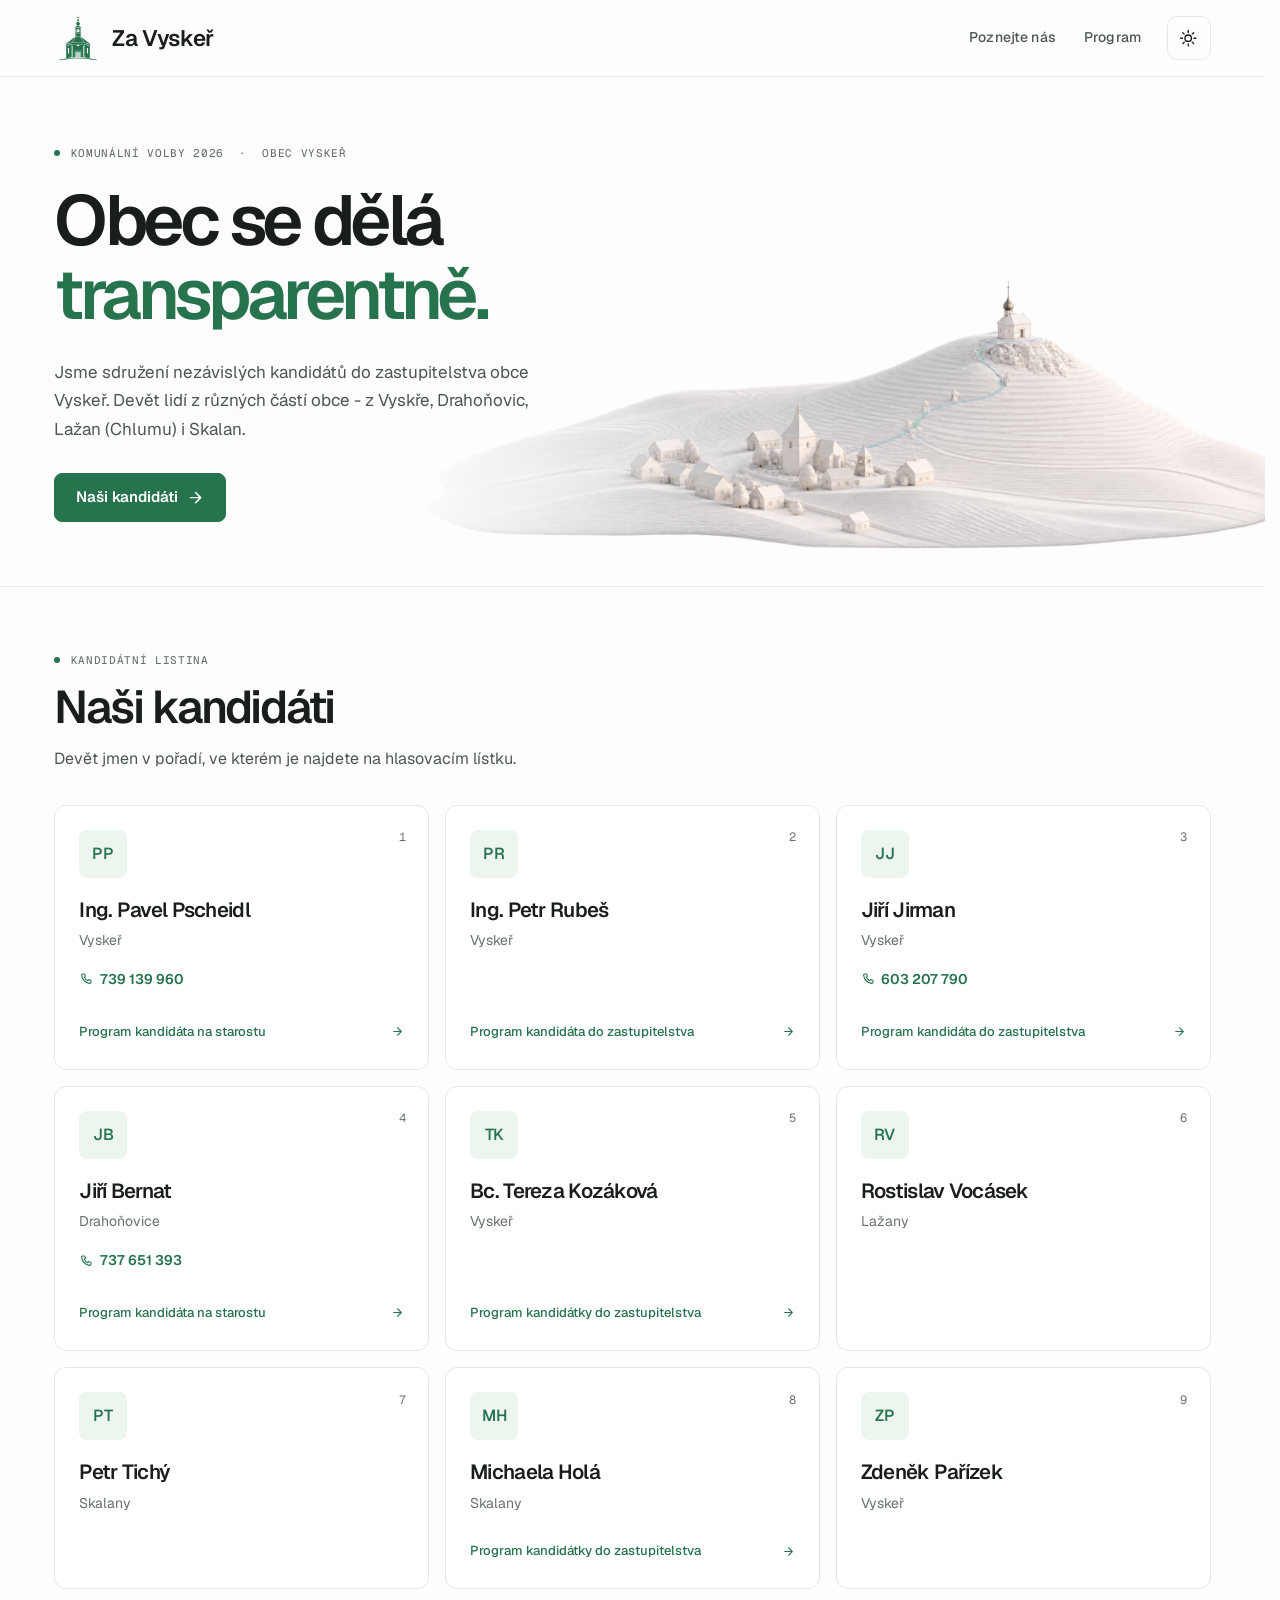
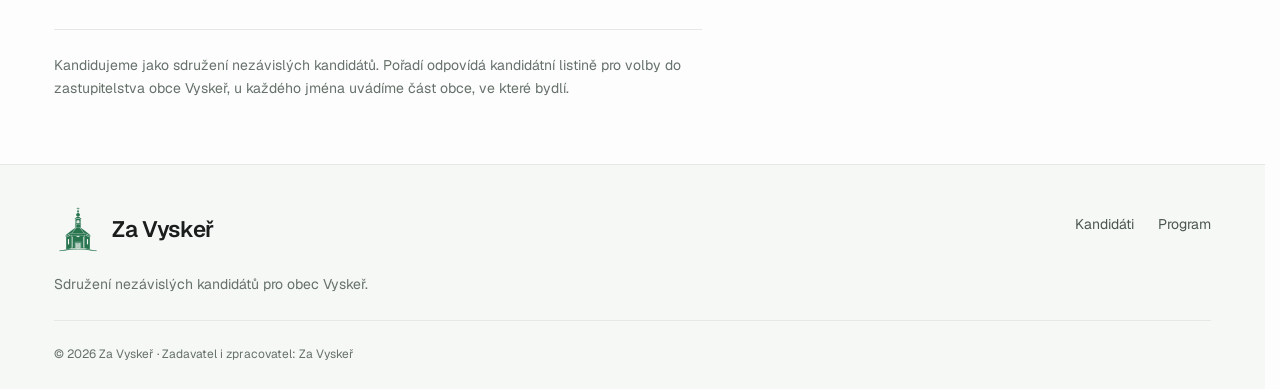
==== commit 31be5ee7: "Use supplied chapel artwork for site branding" ====
--- a/index.html
+++ b/index.html
@@ -21,10 +21,10 @@
 <meta property="og:image" content="https://zavysker.cz/assets/img/og-image.png">
 <meta name="twitter:card" content="summary_large_image">
 
-<link rel="icon" href="assets/img/favicon.svg?v=20261001-2" type="image/svg+xml">
-<link rel="apple-touch-icon" href="assets/img/favicon.svg?v=20261001-2">
+<link rel="icon" href="assets/img/chapel-cutout.png?v=20261001" type="image/png">
+<link rel="apple-touch-icon" href="assets/img/chapel-cutout.png?v=20261001">
 <link rel="preload" href="/assets/fonts/geist.woff2" as="font" type="font/woff2" crossorigin>
-<link rel="stylesheet" href="assets/css/style.css?v=20261001-5">
+<link rel="stylesheet" href="assets/css/style.css?v=20261001-6">
 
 <!-- Nastaví motiv ještě před vykreslením, aby stránka neproblikla -->
 <script>
@@ -61,11 +61,7 @@
 <header class="site-header" id="top">
   <div class="shell site-header__inner">
     <a class="brand" href="#top" aria-label="Za Vyskeř - domů">
-      <span class="brand__mark" aria-hidden="true">
-        <svg viewBox="0 0 64 48" fill="none" focusable="false">
-          <use href="/assets/img/chapel.svg?v=20261001#chapel"/>
-        </svg>
-      </span>
+      <span class="brand__mark" aria-hidden="true"></span>
       <span class="brand__text">Za&nbsp;Vyskeř</span>
     </a>
 
@@ -327,11 +323,7 @@
   <div class="shell site-footer__inner">
     <div>
       <a class="brand brand--footer" href="#top">
-        <span class="brand__mark" aria-hidden="true">
-          <svg viewBox="0 0 64 48" fill="none" focusable="false">
-            <use href="/assets/img/chapel.svg?v=20261001#chapel"/>
-          </svg>
-        </span>
+        <span class="brand__mark" aria-hidden="true"></span>
         <span class="brand__text">Za&nbsp;Vyskeř</span>
       </a>
       <p class="site-footer__note">Sdružení nezávislých kandidátů pro obec Vyskeř.</p>
--- a/assets/css/style.css
+++ b/assets/css/style.css
@@ -305,19 +305,20 @@
 }
 .brand:hover { color: var(--ink); }
 .brand__mark {
-  width: 3.5rem;
-  height: 2.625rem;
+  width: 3rem;
+  height: 3rem;
   flex: none;
-  display: grid;
-  place-items: center;
+  display: block;
   color: var(--brand);
-}
-.brand__mark svg { width: 100%; }
+  background-color: currentColor;
+  -webkit-mask: url('../img/chapel-cutout.png') center / contain no-repeat;
+  mask: url('../img/chapel-cutout.png') center / contain no-repeat;
+}
 
 @media (max-width: 400px) {
   .site-header__inner { gap: .5rem; }
   .site-header .brand { gap: .45rem; font-size: 1.25rem; }
-  .site-header .brand__mark { width: 3rem; height: 2.25rem; }
+  .site-header .brand__mark { width: 2.75rem; height: 2.75rem; }
   .site-header .header-tools { margin-left: 0; }
 }
 
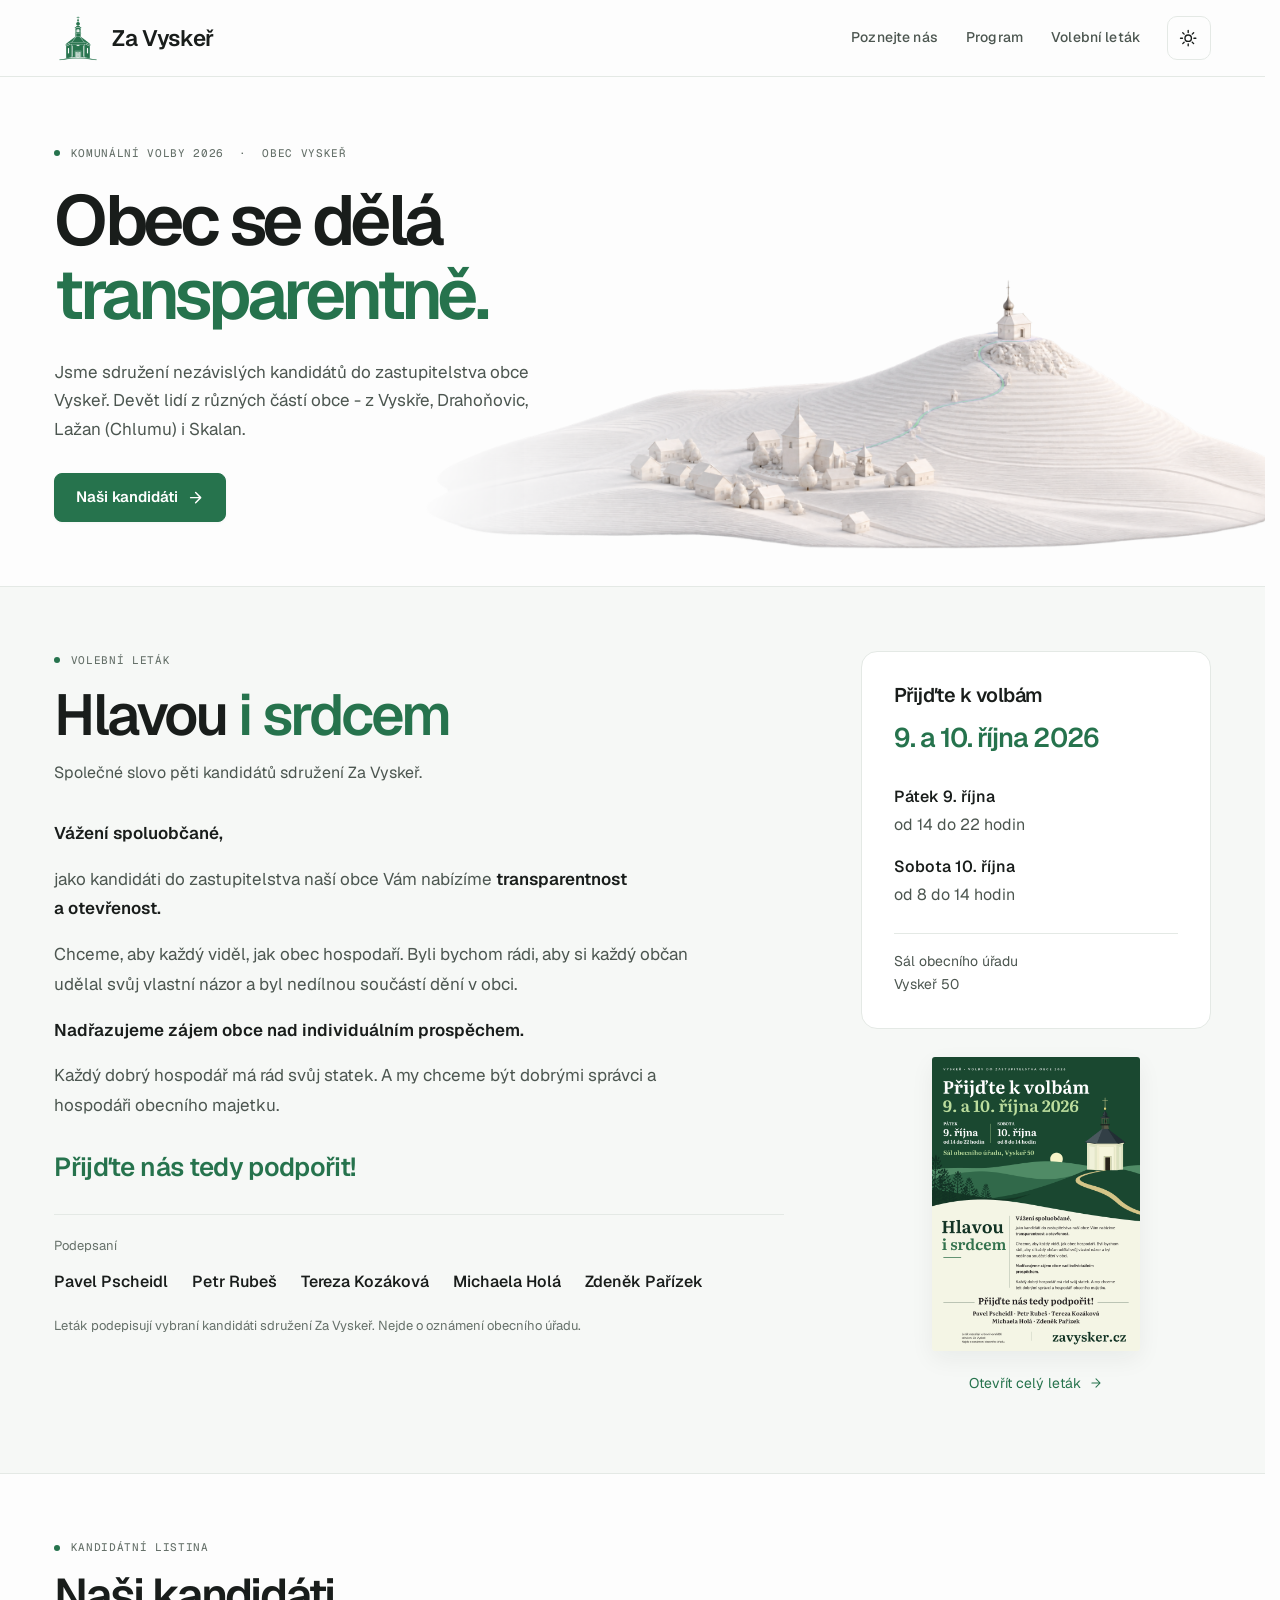
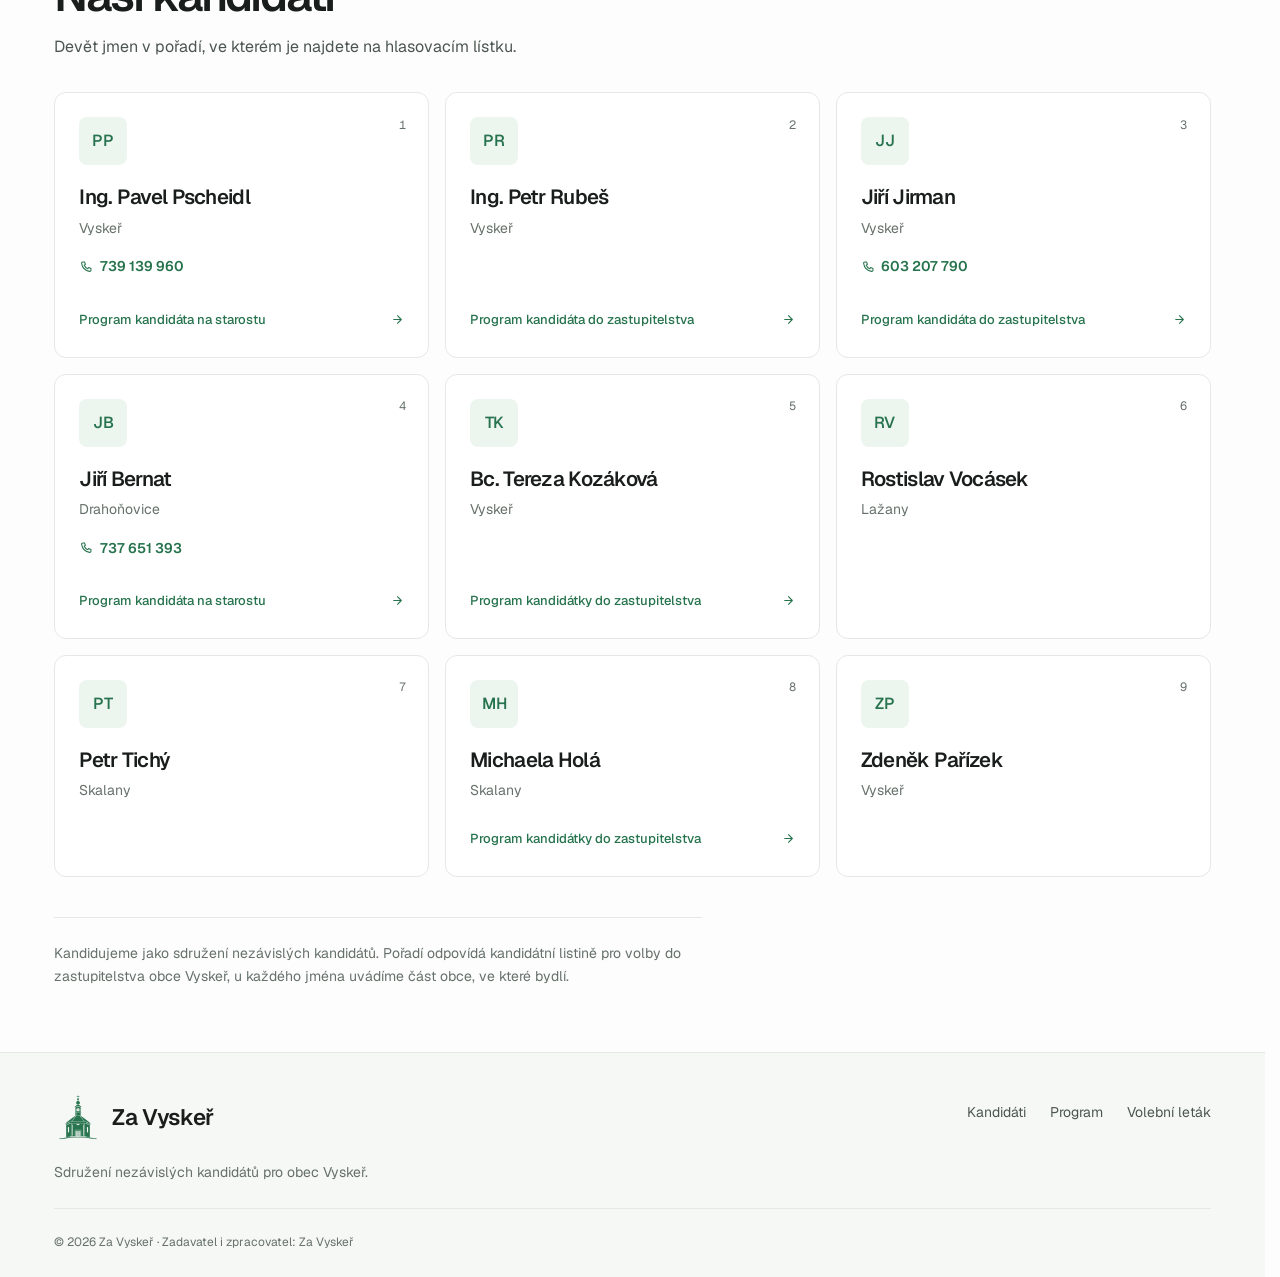
==== commit 53599ade: "Add election leaflet and signatories to homepage" ====
--- a/index.html
+++ b/index.html
@@ -24,7 +24,7 @@
 <link rel="icon" href="assets/img/chapel-cutout.png?v=20261001" type="image/png">
 <link rel="apple-touch-icon" href="assets/img/chapel-cutout.png?v=20261001">
 <link rel="preload" href="/assets/fonts/geist.woff2" as="font" type="font/woff2" crossorigin>
-<link rel="stylesheet" href="assets/css/style.css?v=20261001-6">
+<link rel="stylesheet" href="assets/css/style.css?v=20261007-3">
 
 <!-- Nastaví motiv ještě před vykreslením, aby stránka neproblikla -->
 <script>
@@ -68,6 +68,7 @@
     <nav class="nav" id="nav" aria-label="Hlavní navigace">
       <a href="#kandidati">Poznejte nás</a>
       <a href="program/">Program</a>
+      <a href="#letak">Volební leták</a>
     </nav>
 
     <div class="header-tools">
@@ -124,6 +125,79 @@
     </div>
   </section>
 
+  <!-- Volební leták -->
+  <section class="section leaflet" id="letak" aria-labelledby="leaflet-title">
+    <div class="shell leaflet__layout">
+      <div class="leaflet__letter">
+        <header class="section__head">
+          <p class="eyebrow"><span class="eyebrow__dot" aria-hidden="true"></span>Volební leták</p>
+          <h2 class="section__title" id="leaflet-title">Hlavou <span>i srdcem</span></h2>
+          <p class="section__lead">Společné slovo pěti kandidátů sdružení Za Vyskeř.</p>
+        </header>
+
+        <div class="leaflet__text">
+          <p class="leaflet__salutation">Vážení spoluobčané,</p>
+          <p>
+            jako kandidáti do zastupitelstva naší obce Vám nabízíme
+            <strong>transparentnost a otevřenost.</strong>
+          </p>
+          <p>
+            Chceme, aby každý viděl, jak obec hospodaří. Byli bychom rádi,
+            aby si každý občan udělal svůj vlastní názor a byl nedílnou součástí
+            dění v obci.
+          </p>
+          <p><strong>Nadřazujeme zájem obce nad individuálním prospěchem.</strong></p>
+          <p>
+            Každý dobrý hospodář má rád svůj statek. A my chceme být dobrými
+            správci a hospodáři obecního majetku.
+          </p>
+          <p class="leaflet__invitation">Přijďte nás tedy podpořit!</p>
+        </div>
+
+        <div class="leaflet__signatures">
+          <p class="leaflet__label" id="leaflet-signatures-label">Podepsaní</p>
+          <ul class="leaflet__names" aria-labelledby="leaflet-signatures-label" role="list">
+            <li>Pavel Pscheidl</li>
+            <li>Petr Rubeš</li>
+            <li>Tereza Kozáková</li>
+            <li>Michaela Holá</li>
+            <li>Zdeněk Pařízek</li>
+          </ul>
+        </div>
+        <p class="leaflet__note">
+          Leták podepisují vybraní kandidáti sdružení Za Vyskeř.
+          Nejde o oznámení obecního úřadu.
+        </p>
+      </div>
+
+      <aside class="leaflet__aside" aria-labelledby="leaflet-election-title">
+        <div class="leaflet__election">
+          <h3 id="leaflet-election-title">Přijďte k volbám</h3>
+          <p class="leaflet__date">9. a 10. října 2026</p>
+          <dl class="leaflet__times">
+            <div>
+              <dt>Pátek <time datetime="2026-10-09">9. října</time></dt>
+              <dd>od 14 do 22 hodin</dd>
+            </div>
+            <div>
+              <dt>Sobota <time datetime="2026-10-10">10. října</time></dt>
+              <dd>od 8 do 14 hodin</dd>
+            </div>
+          </dl>
+          <p class="leaflet__place">Sál obecního úřadu<br>Vyskeř 50</p>
+        </div>
+        <a class="leaflet__preview" href="assets/img/letak-vysker.png">
+          <img src="assets/img/letak-vysker.png" width="1448" height="2048"
+               loading="lazy" decoding="async" alt="Náhled volebního letáku Hlavou i srdcem">
+          <span>
+            Otevřít celý leták
+            <svg viewBox="0 0 24 24" aria-hidden="true" focusable="false"><path d="M5 12h13M12 5l7 7-7 7"/></svg>
+          </span>
+        </a>
+      </aside>
+    </div>
+  </section>
+
   <!-- ══════════════════ KANDIDÁTI ══════════════════ -->
   <section class="section" id="kandidati">
     <div class="shell">
@@ -332,6 +406,7 @@
     <nav class="site-footer__nav" aria-label="Patička">
       <a href="#kandidati">Kandidáti</a>
       <a href="program/">Program</a>
+      <a href="#letak">Volební leták</a>
     </nav>
 
     <p class="site-footer__legal">
--- a/assets/css/style.css
+++ b/assets/css/style.css
@@ -644,6 +644,123 @@
 }
 .candidate__card:hover .candidate__more svg { translate: .25em 0; }
 
+/* Volební leták mezi úvodem a kandidátní listinou */
+.leaflet {
+  background: var(--bg-alt);
+  border-bottom: 1px solid var(--line);
+}
+.leaflet__layout {
+  display: grid;
+  grid-template-columns: minmax(0, 1fr) minmax(280px, 350px);
+  gap: clamp(2rem, 6vw, 6rem);
+  align-items: start;
+}
+.leaflet__letter { min-width: 0; }
+.leaflet .section__title { font-size: clamp(2.5rem, 4.5vw, 4rem); }
+.leaflet .section__title span { color: var(--brand); }
+.leaflet__text {
+  max-width: 60ch;
+  color: var(--ink-soft);
+  font-size: 1.0625rem;
+  line-height: 1.75;
+}
+.leaflet__text p + p { margin-top: 1rem; }
+.leaflet__text strong { color: var(--ink); font-weight: 600; }
+.leaflet__salutation { color: var(--ink); font-weight: 600; }
+.leaflet__text .leaflet__invitation {
+  margin-top: 1.5rem;
+  color: var(--brand);
+  font-size: var(--step-2);
+  font-weight: 580;
+  letter-spacing: -.025em;
+}
+.leaflet__signatures {
+  margin-top: 1.5rem;
+  padding-top: 1.25rem;
+  border-top: 1px solid var(--line);
+}
+.leaflet__label { color: var(--muted); font-size: .8125rem; }
+.leaflet__names {
+  display: flex;
+  flex-wrap: wrap;
+  gap: .45rem 1.5rem;
+  list-style: none;
+  margin: .75rem 0 0;
+  padding: 0;
+  color: var(--ink);
+  font-weight: 550;
+}
+.leaflet__note {
+  max-width: 60ch;
+  margin-top: 1.25rem;
+  color: var(--muted);
+  font-size: .8125rem;
+}
+.leaflet__aside { display: grid; gap: 1.5rem; }
+.leaflet__election {
+  padding: clamp(1.25rem, 2.5vw, 2rem);
+  border: 1px solid var(--line);
+  border-radius: var(--r-lg);
+  background: var(--surface);
+}
+.leaflet__election h3 { font-size: var(--step-1); letter-spacing: -.025em; }
+.leaflet__date {
+  margin-top: .5rem;
+  color: var(--brand);
+  font-size: clamp(1.4rem, 2.1vw, 1.75rem);
+  font-weight: 580;
+  letter-spacing: -.035em;
+}
+.leaflet__times { display: grid; gap: 1rem; margin: 1.5rem 0; }
+.leaflet__times dt { color: var(--ink); font-weight: 550; }
+.leaflet__times dd { margin: .1rem 0 0; color: var(--ink-soft); }
+.leaflet__place {
+  padding-top: 1rem;
+  border-top: 1px solid var(--line);
+  color: var(--ink-soft);
+  font-size: var(--step--1);
+}
+.leaflet__preview {
+  display: grid;
+  justify-items: center;
+  gap: .65rem;
+  padding: .25rem;
+  color: var(--brand);
+  font-size: var(--step--1);
+  text-decoration: none;
+}
+.leaflet__preview img {
+  width: 208px;
+  height: auto;
+  border-radius: 3px;
+  box-shadow: var(--shadow-md);
+}
+.leaflet__preview span {
+  display: inline-flex;
+  align-items: center;
+  gap: .5rem;
+  min-height: 44px;
+}
+.leaflet__preview:hover span { text-decoration: underline; }
+.leaflet__preview svg {
+  width: 1em;
+  height: 1em;
+  fill: none;
+  stroke: currentColor;
+  stroke-width: 1.8;
+  stroke-linecap: round;
+  stroke-linejoin: round;
+}
+@media (max-width: 800px) {
+  .leaflet__layout { grid-template-columns: minmax(0, 1fr); }
+  .leaflet__aside { grid-template-columns: minmax(0, 1fr) minmax(0, 1fr); align-items: center; }
+}
+@media (max-width: 520px) {
+  .leaflet__aside { grid-template-columns: minmax(0, 1fr); }
+  .leaflet__text { font-size: 1rem; }
+  .leaflet__names { column-gap: 1rem; font-size: .9375rem; }
+}
+
 /* --------------------------------------------------------------------------
    7. Patička
    -------------------------------------------------------------------------- */
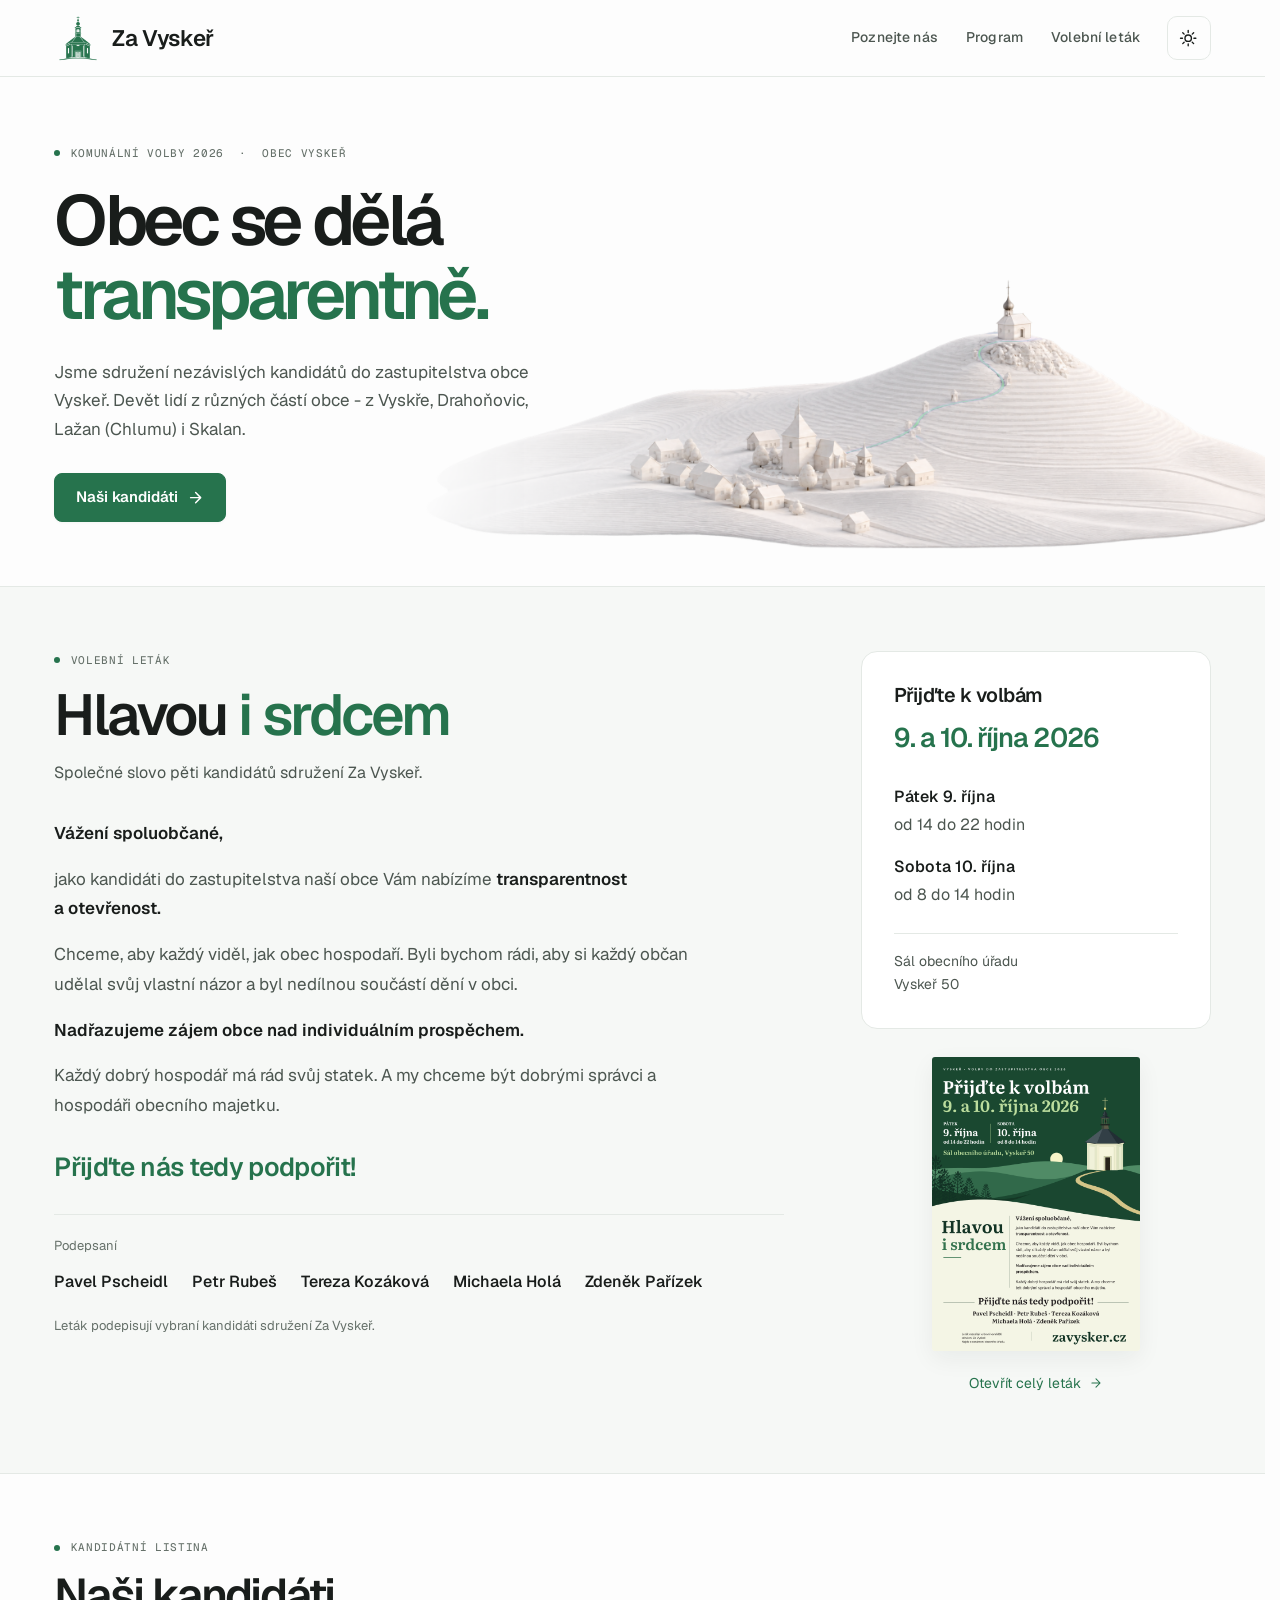
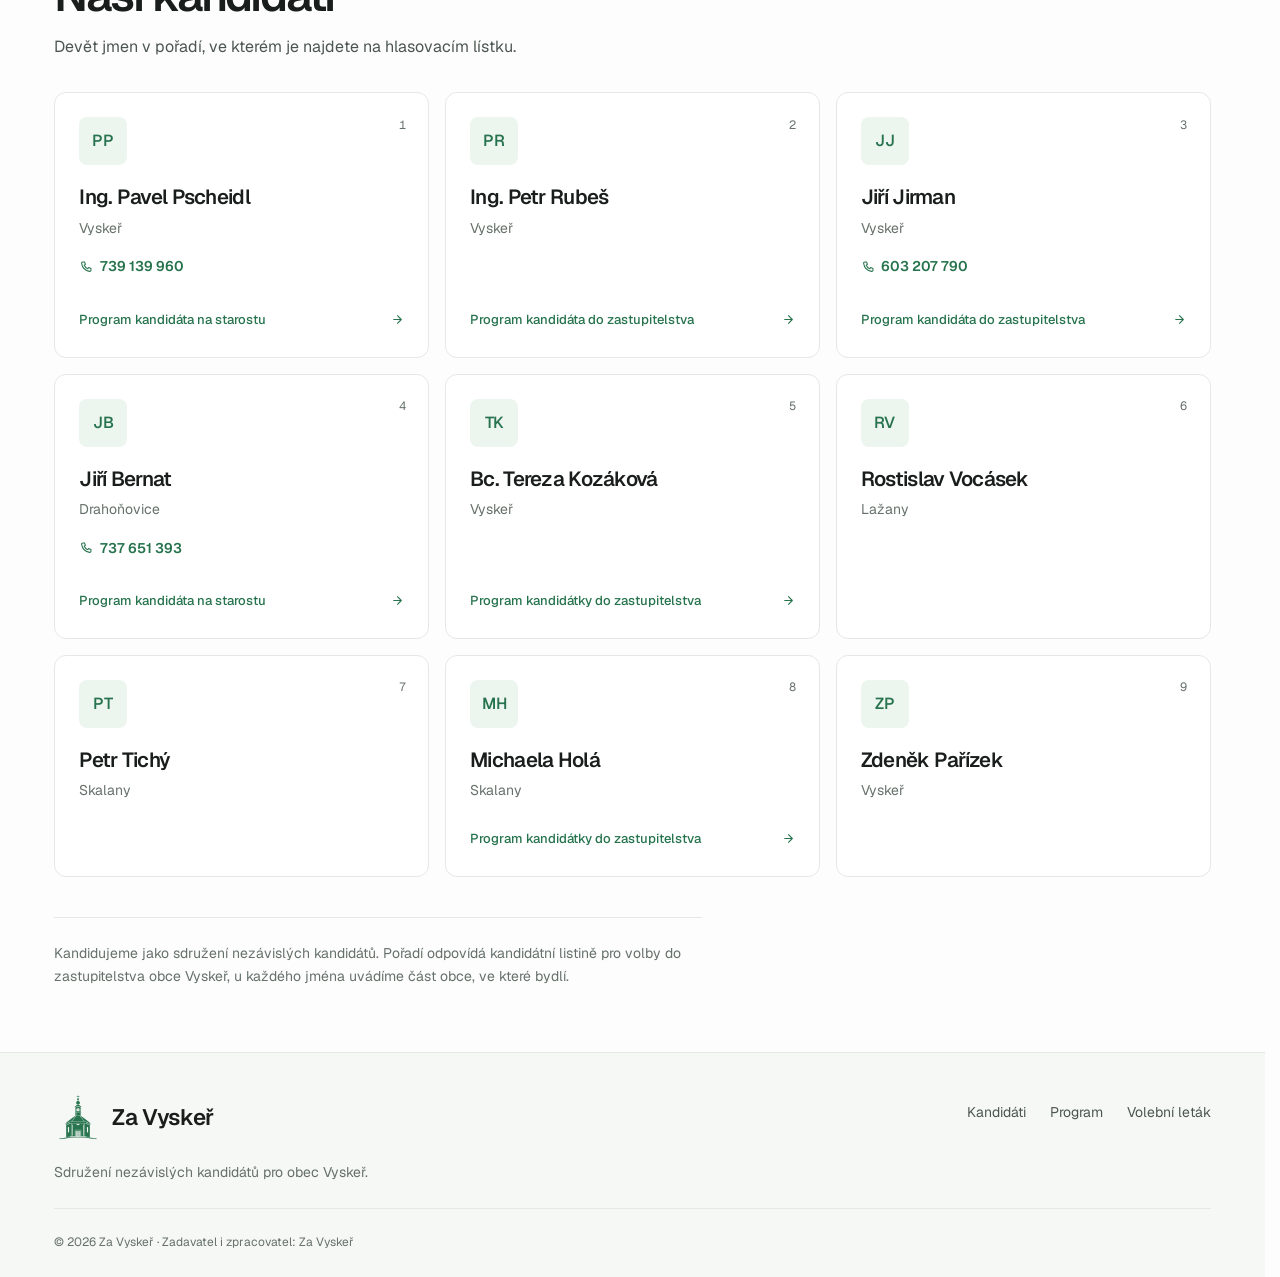
==== commit ed0e7e22: "Remove municipal notice disclaimer from leaflet text" ====
--- a/index.html
+++ b/index.html
@@ -166,7 +166,6 @@
         </div>
         <p class="leaflet__note">
           Leták podepisují vybraní kandidáti sdružení Za Vyskeř.
-          Nejde o oznámení obecního úřadu.
         </p>
       </div>
 
